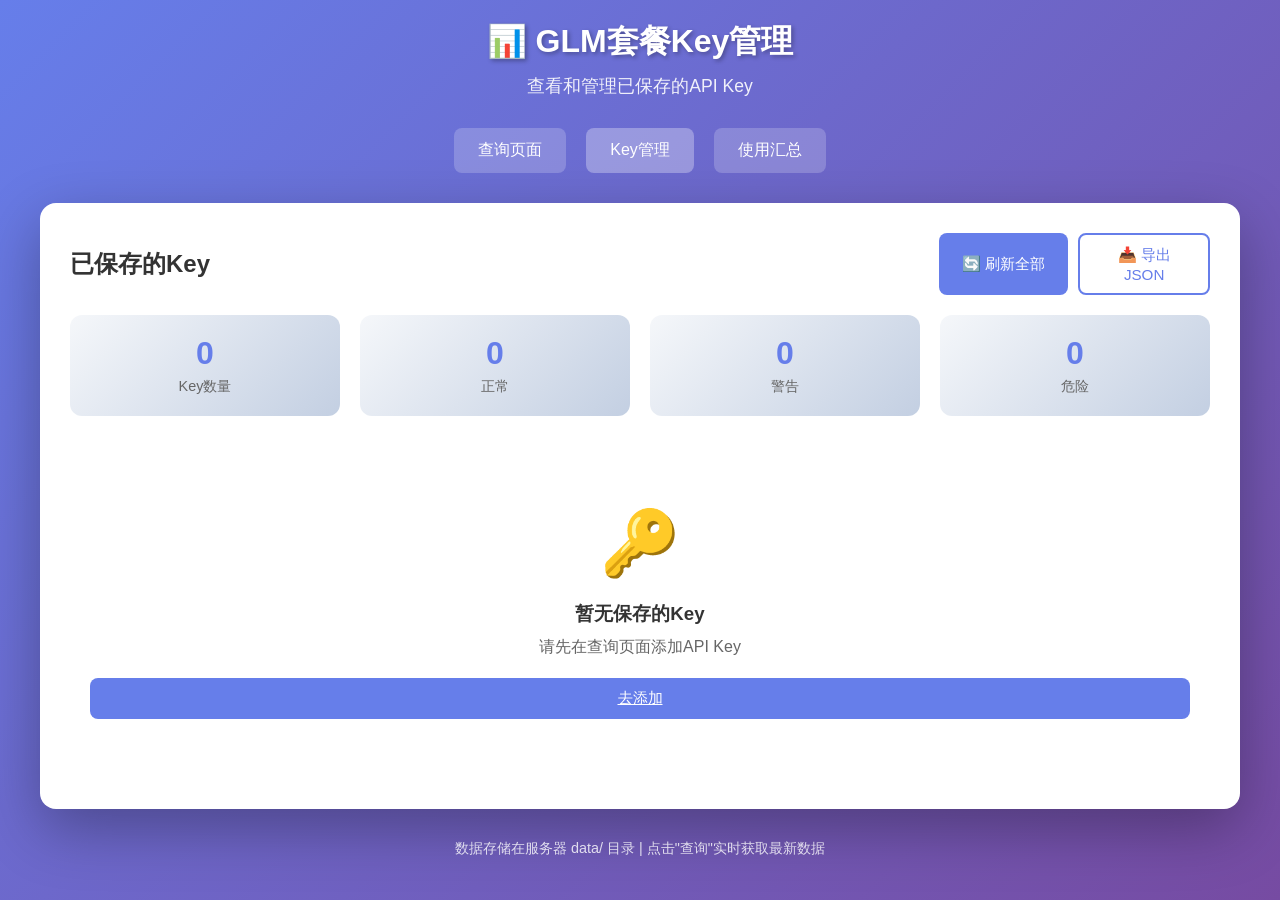
==== data.html @ eb21bef8 "提交代码" ====
<!DOCTYPE html>
<html lang="zh-CN">
<head>
    <meta charset="UTF-8">
    <meta name="viewport" content="width=device-width, initial-scale=1.0">
    <title>GLM套餐Key管理</title>
    <link rel="stylesheet" href="styles/common.css">
    <style>
        * {
            margin: 0;
            padding: 0;
            box-sizing: border-box;
        }

        body {
            font-family: -apple-system, BlinkMacSystemFont, 'Segoe UI', Roboto, 'Helvetica Neue', Arial, sans-serif;
            background: linear-gradient(135deg, #667eea 0%, #764ba2 100%);
            min-height: 100vh;
            padding: 20px;
        }

        .container {
            max-width: 1200px;
            margin: 0 auto;
        }

        .header {
            text-align: center;
            color: white;
            margin-bottom: 30px;
        }

        .header h1 {
            font-size: 2rem;
            margin-bottom: 10px;
        }

        .nav {
            display: flex;
            justify-content: center;
            gap: 20px;
            margin-bottom: 30px;
        }

        .nav a {
            color: white;
            text-decoration: none;
            padding: 12px 24px;
            background: rgba(255,255,255,0.2);
            border-radius: 8px;
            transition: all 0.3s ease;
        }

        .nav a:hover, .nav a.active {
            background: rgba(255,255,255,0.3);
        }

        .card {
            background: white;
            border-radius: 16px;
            padding: 30px;
            box-shadow: 0 20px 60px rgba(0,0,0,0.3);
            margin-bottom: 20px;
        }

        .toolbar {
            display: flex;
            justify-content: space-between;
            align-items: center;
            margin-bottom: 20px;
            flex-wrap: wrap;
            gap: 15px;
        }

        .toolbar h2 {
            color: #333;
            font-size: 1.5rem;
        }

        .toolbar-actions {
            display: flex;
            gap: 10px;
        }

        .btn {
            padding: 10px 20px;
            border: none;
            border-radius: 8px;
            font-size: 0.95rem;
            cursor: pointer;
            transition: all 0.2s ease;
            font-weight: 500;
        }

        .btn-primary {
            background: #667eea;
            color: white;
        }

        .btn-primary:hover {
            background: #5a6fd6;
        }

        .btn-success {
            background: #4CAF50;
            color: white;
        }

        .btn-success:hover {
            background: #43A047;
        }

        .btn-danger {
            background: #f44336;
            color: white;
        }

        .btn-danger:hover {
            background: #d32f2f;
        }

        .btn-outline {
            background: transparent;
            border: 2px solid #667eea;
            color: #667eea;
        }

        .btn-outline:hover {
            background: #667eea;
            color: white;
        }

        .btn-sm {
            padding: 6px 12px;
            font-size: 0.85rem;
        }

        .stats-grid {
            display: grid;
            grid-template-columns: repeat(auto-fit, minmax(200px, 1fr));
            gap: 20px;
            margin-bottom: 30px;
        }

        .stat-card {
            background: linear-gradient(135deg, #f5f7fa 0%, #c3cfe2 100%);
            border-radius: 12px;
            padding: 20px;
            text-align: center;
        }

        .stat-card .number {
            font-size: 2rem;
            font-weight: 700;
            color: #667eea;
            margin-bottom: 5px;
        }

        .stat-card .label {
            color: #666;
            font-size: 0.9rem;
        }

        .key-list {
            display: grid;
            gap: 15px;
        }

        .key-card {
            background: white;
            border: 2px solid #e0e0e0;
            border-radius: 12px;
            padding: 20px;
            transition: all 0.3s ease;
        }

        .key-card:hover {
            border-color: #667eea;
            box-shadow: 0 5px 20px rgba(102, 126, 234, 0.2);
        }

        .key-card-header {
            display: flex;
            justify-content: space-between;
            align-items: center;
            margin-bottom: 15px;
        }

        .key-name {
            font-size: 1.2rem;
            font-weight: 600;
            color: #333;
        }

        .key-value {
            font-family: monospace;
            font-size: 0.9rem;
            color: #666;
            background: #f8f9fa;
            padding: 4px 8px;
            border-radius: 4px;
        }

        .key-added-time {
            font-size: 0.85rem;
            color: #888;
        }

        .key-actions {
            display: flex;
            gap: 10px;
            margin-top: 15px;
        }

        .key-data {
            display: none;
            margin-top: 15px;
            padding-top: 15px;
            border-top: 1px solid #e0e0e0;
        }

        .key-data.active {
            display: block;
        }

        .quota-grid {
            display: grid;
            grid-template-columns: repeat(auto-fit, minmax(150px, 1fr));
            gap: 15px;
        }

        .quota-item {
            text-align: center;
            padding: 15px;
            background: #f8f9fa;
            border-radius: 8px;
        }

        .quota-item .value {
            font-size: 1.5rem;
            font-weight: 700;
            color: #667eea;
            margin-bottom: 5px;
        }

        .quota-item .label {
            font-size: 0.85rem;
            color: #666;
        }

        .progress-bar {
            height: 20px;
            background: #e0e0e0;
            border-radius: 10px;
            overflow: hidden;
            margin: 10px 0;
        }

        .progress-fill {
            height: 100%;
            border-radius: 10px;
            transition: width 0.5s ease;
        }

        .progress-fill.low {
            background: linear-gradient(90deg, #4CAF50, #66BB6A);
        }

        .progress-fill.medium {
            background: linear-gradient(90deg, #FF9800, #FFA726);
        }

        .progress-fill.high {
            background: linear-gradient(90deg, #f44336, #EF5350);
        }

        .loading-spinner {
            display: inline-block;
            width: 20px;
            height: 20px;
            border: 3px solid #e0e0e0;
            border-top: 3px solid #667eea;
            border-radius: 50%;
            animation: spin 1s linear infinite;
            margin-right: 10px;
        }

        @keyframes spin {
            0% { transform: rotate(0deg); }
            100% { transform: rotate(360deg); }
        }

        .empty-state {
            text-align: center;
            padding: 60px 20px;
            color: #666;
        }

        .empty-state .icon {
            font-size: 4rem;
            margin-bottom: 20px;
        }

        .empty-state h3 {
            margin-bottom: 10px;
            color: #333;
        }

        .footer {
            text-align: center;
            color: white;
            margin-top: 30px;
            opacity: 0.8;
        }

        .detail-modal {
            display: none;
            position: fixed;
            top: 0;
            left: 0;
            width: 100%;
            height: 100%;
            background: rgba(0,0,0,0.5);
            z-index: 1000;
            justify-content: center;
            align-items: center;
        }

        .detail-modal.active {
            display: flex;
        }

        .modal-content {
            background: white;
            border-radius: 16px;
            padding: 30px;
            max-width: 600px;
            width: 90%;
            max-height: 80vh;
            overflow-y: auto;
        }

        .modal-header {
            display: flex;
            justify-content: space-between;
            align-items: center;
            margin-bottom: 20px;
        }

        .modal-header h3 {
            color: #333;
        }

        .modal-close {
            background: none;
            border: none;
            font-size: 1.5rem;
            cursor: pointer;
            color: #666;
        }

        .detail-grid {
            display: grid;
            grid-template-columns: 1fr 1fr;
            gap: 15px;
        }

        .detail-item {
            padding: 15px;
            background: #f8f9fa;
            border-radius: 8px;
        }

        .detail-item .label {
            font-size: 0.85rem;
            color: #666;
            margin-bottom: 5px;
        }

        .detail-item .value {
            font-size: 1.1rem;
            font-weight: 600;
            color: #333;
        }

        .badge {
            padding: 4px 12px;
            border-radius: 20px;
            font-size: 0.8rem;
            font-weight: 600;
        }

        .badge-success {
            background: #e8f5e9;
            color: #2e7d32;
        }

        .badge-warning {
            background: #fff3e0;
            color: #ef6c00;
        }

        .badge-danger {
            background: #ffebee;
            color: #c62828;
        }

        .badge-info {
            background: #e3f2fd;
            color: #1565c0;
        }

        @media (max-width: 768px) {
            .toolbar {
                flex-direction: column;
                align-items: flex-start;
            }

            .detail-grid {
                grid-template-columns: 1fr;
            }

            .key-card-header {
                flex-direction: column;
                align-items: flex-start;
                gap: 10px;
            }
        }
    </style>
</head>
<body>
    <div class="container">
        <div class="header">
            <h1>📊 GLM套餐Key管理</h1>
            <p>查看和管理已保存的API Key</p>
        </div>

        <div class="nav">
            <a href="index.html">查询页面</a>
            <a href="data.html" class="active">Key管理</a>
            <a href="summary.html">使用汇总</a>
        </div>

        <div class="card">
            <div class="toolbar">
                <h2>已保存的Key</h2>
                <div class="toolbar-actions">
                    <button class="btn btn-primary" onclick="refreshAll()">🔄 刷新全部</button>
                    <button class="btn btn-outline" onclick="exportDataFile()">📥 导出JSON</button>
                </div>
            </div>

            <div class="stats-grid" id="statsGrid">
                <div class="stat-card">
                    <div class="number" id="totalKeys">0</div>
                    <div class="label">Key数量</div>
                </div>
                <div class="stat-card">
                    <div class="number" id="normalCount">0</div>
                    <div class="label">正常</div>
                </div>
                <div class="stat-card">
                    <div class="number" id="warningCount">0</div>
                    <div class="label">警告</div>
                </div>
                <div class="stat-card">
                    <div class="number" id="dangerCount">0</div>
                    <div class="label">危险</div>
                </div>
            </div>

            <div class="key-list" id="keyList">
                <div class="empty-state" id="emptyState" style="display: none;">
                    <div class="icon">🔑</div>
                    <h3>暂无保存的Key</h3>
                    <p>请先在查询页面添加API Key</p>
                    <a href="index.html" class="btn btn-primary" style="margin-top: 20px; display: inline-block;">去添加</a>
                </div>
            </div>
        </div>

        <div class="footer">
            <p>数据存储在服务器 data/ 目录 | 点击"查询"实时获取最新数据</p>
        </div>
    </div>

    <!-- 详情弹窗 -->
    <div class="detail-modal" id="detailModal">
        <div class="modal-content">
            <div class="modal-header">
                <h3>详细信息</h3>
                <button class="modal-close" onclick="closeModal()">&times;</button>
            </div>
            <div class="detail-grid" id="detailGrid">
            </div>
            <div style="margin-top: 20px; text-align: center;">
                <button class="btn btn-primary" onclick="closeModal()">关闭</button>
            </div>
        </div>
    </div>

    <script src="js/common.js"></script>
    <script>
        // Key的查询结果缓存
        let keyResults = {};

        // 页面加载
        window.onload = async function() {
            await loadKeys();
            renderKeyList();
        };

        // 渲染Key列表
        function renderKeyList() {
            const container = document.getElementById('keyList');
            const emptyState = document.getElementById('emptyState');

            if (storedKeys.length === 0) {
                container.innerHTML = '';
                container.appendChild(emptyState);
                emptyState.style.display = 'block';
                updateStats();
                return;
            }

            emptyState.style.display = 'none';

            let html = '';
            storedKeys.forEach((item, index) => {
                const maskedKey = item.key.substring(0, 8) + '****' + item.key.substring(item.key.length - 4);
                const addedTime = new Date(item.addedTime).toLocaleString('zh-CN');
                const result = keyResults[item.key];
                const hasResult = !!result;

                html += `
                    <div class="key-card" id="key-card-${index}">
                        <div class="key-card-header">
                            <div>
                                <div class="key-name">${item.name}</div>
                                <div class="key-value">${maskedKey}</div>
                            </div>
                            <div class="key-added-time">添加时间: ${addedTime}</div>
                        </div>
                        <div class="key-actions">
                            <button class="btn btn-primary btn-sm" onclick="queryKey(${index})" id="query-btn-${index}">
                                ${hasResult ? '🔄 重新查询' : '🔍 查询'}
                            </button>
                            <button class="btn btn-outline btn-sm" onclick="showDetail(${index})">
                                📋 详情
                            </button>
                            <button class="btn btn-danger btn-sm" onclick="deleteKey(${index})">
                                🗑️ 删除
                            </button>
                        </div>
                        <div class="key-data ${hasResult ? 'active' : ''}" id="key-data-${index}">
                            ${hasResult ? renderKeyData(result) : ''}
                        </div>
                    </div>
                `;
            });

            container.innerHTML = html;
            updateStats();
        }

        // 渲染Key数据
        function renderKeyData(result) {
            const usage = result.usage || 0;
            const formattedUsage = formatTokenCount(usage);
            const status = usage > 0 ? '正常' : '无数据';
            const statusClass = usage > 0 ? 'badge-success' : 'badge-warning';

            return `
                <div style="margin-bottom: 15px;">
                    <div style="display: flex; justify-content: space-between; margin-bottom: 5px;">
                        <span>本月使用量</span>
                        <span class="badge ${statusClass}">${status}</span>
                    </div>
                    <div style="font-size: 2rem; font-weight: 700; color: #667eea; margin-bottom: 5px;">${formattedUsage}</div>
                    <div style="font-size: 0.85rem; color: #666;">Token使用量（本月）</div>
                </div>
                <div style="margin-top: 10px; font-size: 0.8rem; color: #888;">
                    查询时间: ${new Date().toLocaleString('zh-CN')}
                </div>
            `;
        }

        // 查询单个Key
        async function queryKey(index) {
            const item = storedKeys[index];
            const btn = document.getElementById(`query-btn-${index}`);
            const dataDiv = document.getElementById(`key-data-${index}`);

            btn.innerHTML = '<span class="loading-spinner"></span> 查询中...';
            btn.disabled = true;

            try {
                const monthParam = new Date().toISOString().substring(0, 7);
                const response = await fetch(`${API_BASE}/api/usage?key=${encodeURIComponent(item.key)}&month=${monthParam}`);
                const data = await response.json();

                if (data.code === 200 && data.rows) {
                    const usage = extractKeyUsage(data.rows, item.key);
                    const result = { usage: usage };
                    keyResults[item.key] = result;
                    dataDiv.innerHTML = renderKeyData(result);
                    dataDiv.classList.add('active');
                    btn.innerHTML = '🔄 重新查询';
                    updateStats();
                } else {
                    alert(data.msg || '查询失败');
                    btn.innerHTML = '🔍 查询';
                }
            } catch (error) {
                alert('查询失败: ' + error.message);
                btn.innerHTML = '🔍 查询';
            } finally {
                btn.disabled = false;
            }
        }

        // 刷新全部Key
        async function refreshAll() {
            const btn = event.target;
            btn.disabled = true;
            btn.innerHTML = '<span class="loading-spinner"></span> 刷新中...';

            for (let i = 0; i < storedKeys.length; i++) {
                await queryKey(i);
            }

            btn.disabled = false;
            btn.innerHTML = '🔄 刷新全部';
        }

        // 显示详情
        async function showDetail(index) {
            const item = storedKeys[index];
            let result = keyResults[item.key];

            // 如果没有查询结果，先查询
            if (!result) {
                await queryKey(index);
                result = keyResults[item.key];
            }

            if (!result) {
                alert('查询失败，无法显示详情');
                return;
            }

            const maskedKey = item.key.substring(0, 8) + '****' + item.key.substring(item.key.length - 4);
            const usage = result.usage || 0;
            const formattedUsage = formatTokenCount(usage);

            const grid = document.getElementById('detailGrid');
            grid.innerHTML = `
                <div class="detail-item">
                    <div class="label">Key名称</div>
                    <div class="value">${item.name}</div>
                </div>
                <div class="detail-item">
                    <div class="label">API Key</div>
                    <div class="value">${maskedKey}</div>
                </div>
                <div class="detail-item">
                    <div class="label">添加时间</div>
                    <div class="value">${new Date(item.addedTime).toLocaleString('zh-CN')}</div>
                </div>
                <div class="detail-item">
                    <div class="label">本月使用量</div>
                    <div class="value">${formattedUsage}</div>
                </div>
                <div class="detail-item">
                    <div class="label">原始数值</div>
                    <div class="value">${usage.toLocaleString()} tokens</div>
                </div>
                <div class="detail-item">
                    <div class="label">状态</div>
                    <div class="value">${usage > 0 ? '正常' : '无数据'}</div>
                </div>
            `;

            document.getElementById('detailModal').classList.add('active');
        }

        // 关闭弹窗
        function closeModal() {
            document.getElementById('detailModal').classList.remove('active');
        }

        // 删除Key
        async function deleteKey(index) {
            const item = storedKeys[index];
            if (!confirm(`确定要删除Key "${item.name}" 吗？`)) return;

            try {
                const response = await fetch(`${API_BASE}/api/keys/delete`, {
                    method: 'POST',
                    headers: { 'Content-Type': 'application/json' },
                    body: JSON.stringify({ key: item.key })
                });

                const data = await response.json();
                if (data.code === 200) {
                    storedKeys = data.data;
                    delete keyResults[item.key];
                    renderKeyList();
                } else {
                    alert(data.msg || '删除失败');
                }
            } catch (error) {
                alert('删除失败: ' + error.message);
            }
        }

        // 更新统计
        function updateStats() {
            document.getElementById('totalKeys').textContent = storedKeys.length;

            let normal = 0, warning = 0, danger = 0;
            Object.values(keyResults).forEach(result => {
                const usage = result.usage || 0;
                if (usage > 0) normal++;
                else warning++;
            });

            document.getElementById('normalCount').textContent = normal;
            document.getElementById('warningCount').textContent = warning;
            document.getElementById('dangerCount').textContent = danger;
        }

        // 导出数据
        function exportDataFile() {
            const exportObj = {
                keys: storedKeys,
                results: keyResults,
                exportTime: new Date().toISOString()
            };
            exportData(`glm-keys-${new Date().toISOString().split('T')[0]}.json`, exportObj);
        }

        // 点击弹窗外部关闭
        document.getElementById('detailModal').addEventListener('click', function(e) {
            if (e.target === this) {
                closeModal();
            }
        });
    </script>
</body>
</html>
---- styles/common.css ----
* {
    margin: 0;
    padding: 0;
    box-sizing: border-box;
}

body {
    font-family: -apple-system, BlinkMacSystemFont, 'Segoe UI', Roboto, 'Helvetica Neue', Arial, sans-serif;
    background: linear-gradient(135deg, #667eea 0%, #764ba2 100%);
    min-height: 100vh;
    padding: 20px;
}

.container {
    max-width: 800px;
    margin: 0 auto;
}

.container-wide {
    max-width: 1200px;
    margin: 0 auto;
}

.header {
    text-align: center;
    color: white;
    margin-bottom: 30px;
}

.header h1 {
    font-size: 2.5rem;
    margin-bottom: 10px;
    text-shadow: 2px 2px 4px rgba(0,0,0,0.3);
}

.header p {
    font-size: 1.1rem;
    opacity: 0.9;
}

.nav {
    display: flex;
    justify-content: center;
    gap: 20px;
    margin-bottom: 20px;
}

.nav a {
    color: white;
    text-decoration: none;
    padding: 10px 20px;
    background: rgba(255,255,255,0.2);
    border-radius: 8px;
    transition: all 0.3s ease;
}

.nav a:hover, .nav a.active {
    background: rgba(255,255,255,0.3);
}

.card {
    background: white;
    border-radius: 16px;
    padding: 30px;
    box-shadow: 0 20px 60px rgba(0,0,0,0.3);
    margin-bottom: 20px;
}

.input-group {
    margin-bottom: 20px;
}

.input-group label {
    display: block;
    font-weight: 600;
    color: #333;
    margin-bottom: 8px;
    font-size: 0.95rem;
}

.input-group input {
    width: 100%;
    padding: 14px 16px;
    border: 2px solid #e0e0e0;
    border-radius: 10px;
    font-size: 1rem;
    transition: all 0.3s ease;
    outline: none;
}

.input-group input:focus {
    border-color: #667eea;
    box-shadow: 0 0 0 3px rgba(102, 126, 234, 0.2);
}

.btn {
    width: 100%;
    padding: 16px;
    background: linear-gradient(135deg, #667eea 0%, #764ba2 100%);
    color: white;
    border: none;
    border-radius: 10px;
    font-size: 1.1rem;
    font-weight: 600;
    cursor: pointer;
    transition: all 0.3s ease;
}

.btn:hover {
    transform: translateY(-2px);
    box-shadow: 0 10px 30px rgba(102, 126, 234, 0.4);
}

.btn:active {
    transform: translateY(0);
}

.btn:disabled {
    opacity: 0.6;
    cursor: not-allowed;
    transform: none;
}

.btn-secondary {
    width: 100%;
    padding: 12px;
    background: #4CAF50;
    color: white;
    border: none;
    border-radius: 10px;
    font-size: 1rem;
    font-weight: 600;
    cursor: pointer;
    transition: all 0.3s ease;
    margin-top: 10px;
}

.btn-secondary:hover {
    background: #43A047;
}

.btn-small {
    padding: 6px 12px;
    font-size: 0.85rem;
    width: auto;
}

.btn-primary {
    background: #667eea;
    color: white;
}

.btn-primary:hover {
    background: #5a6fd6;
}

.btn-success {
    background: #4CAF50;
    color: white;
}

.btn-success:hover {
    background: #43A047;
}

.btn-danger {
    background: #f44336;
    color: white;
}

.btn-danger:hover {
    background: #d32f2f;
}

.btn-outline {
    background: transparent;
    border: 2px solid #667eea;
    color: #667eea;
}

.btn-outline:hover {
    background: #667eea;
    color: white;
}

.progress-container {
    margin-bottom: 15px;
}

.progress-bar {
    height: 24px;
    background: #e0e0e0;
    border-radius: 12px;
    overflow: hidden;
    position: relative;
}

.progress-fill {
    height: 100%;
    border-radius: 12px;
    transition: width 1s ease;
    position: relative;
}

.progress-fill.low {
    background: linear-gradient(90deg, #4CAF50, #66BB6A);
}

.progress-fill.medium {
    background: linear-gradient(90deg, #FF9800, #FFA726);
}

.progress-fill.high {
    background: linear-gradient(90deg, #f44336, #EF5350);
}

.progress-text {
    position: absolute;
    right: 10px;
    top: 50%;
    transform: translateY(-50%);
    color: white;
    font-weight: 600;
    font-size: 0.85rem;
    text-shadow: 1px 1px 2px rgba(0,0,0,0.3);
}

.loading {
    display: none;
    text-align: center;
    padding: 30px;
}

.loading.active {
    display: block;
}

.spinner {
    width: 50px;
    height: 50px;
    border: 4px solid #e0e0e0;
    border-top: 4px solid #667eea;
    border-radius: 50%;
    animation: spin 1s linear infinite;
    margin: 0 auto 15px;
}

@keyframes spin {
    0% { transform: rotate(0deg); }
    100% { transform: rotate(360deg); }
}

.loading-spinner {
    display: inline-block;
    width: 20px;
    height: 20px;
    border: 3px solid #e0e0e0;
    border-top: 3px solid #667eea;
    border-radius: 50%;
    animation: spin 1s linear infinite;
    margin-right: 10px;
}

.warning {
    background: #fff3cd;
    border: 1px solid #ffc107;
    color: #856404;
    padding: 15px;
    border-radius: 10px;
    margin-top: 15px;
    display: none;
}

.warning.active {
    display: flex;
    align-items: center;
    gap: 10px;
}

.error {
    background: #f8d7da;
    border: 1px solid #f5c6cb;
    color: #721c24;
    padding: 15px;
    border-radius: 10px;
    margin-top: 15px;
    display: none;
}

.error.active {
    display: flex;
    align-items: center;
    gap: 10px;
}

.footer {
    text-align: center;
    color: white;
    margin-top: 30px;
    opacity: 0.8;
    font-size: 0.9rem;
}

.badge {
    padding: 4px 12px;
    border-radius: 20px;
    font-size: 0.8rem;
    font-weight: 600;
}

.badge-success {
    background: #e8f5e9;
    color: #2e7d32;
}

.badge-warning {
    background: #fff3e0;
    color: #ef6c00;
}

.badge-danger {
    background: #ffebee;
    color: #c62828;
}

.badge-info {
    background: #e3f2fd;
    color: #1565c0;
}

@media (max-width: 600px) {
    .header h1 {
        font-size: 1.8rem;
    }

    .card {
        padding: 20px;
    }
}
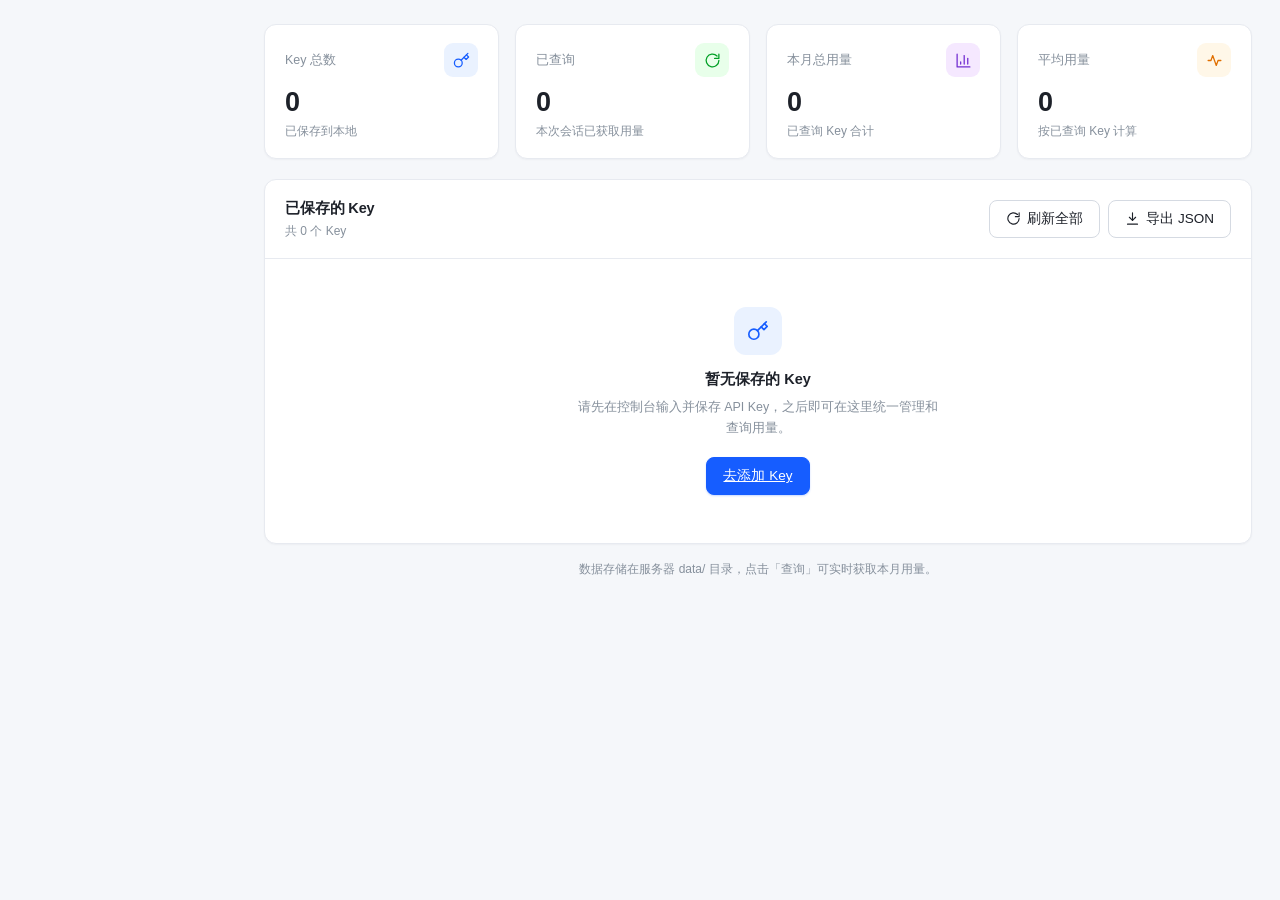
==== commit fbf05c3b: "更新" ====
--- a/data.html
+++ b/data.html
@@ -3,696 +3,331 @@
 <head>
     <meta charset="UTF-8">
     <meta name="viewport" content="width=device-width, initial-scale=1.0">
-    <title>GLM套餐Key管理</title>
+    <title>Key 管理 · GLM Console</title>
     <link rel="stylesheet" href="styles/common.css">
-    <style>
-        * {
-            margin: 0;
-            padding: 0;
-            box-sizing: border-box;
-        }
-
-        body {
-            font-family: -apple-system, BlinkMacSystemFont, 'Segoe UI', Roboto, 'Helvetica Neue', Arial, sans-serif;
-            background: linear-gradient(135deg, #667eea 0%, #764ba2 100%);
-            min-height: 100vh;
-            padding: 20px;
-        }
-
-        .container {
-            max-width: 1200px;
-            margin: 0 auto;
-        }
-
-        .header {
-            text-align: center;
-            color: white;
-            margin-bottom: 30px;
-        }
-
-        .header h1 {
-            font-size: 2rem;
-            margin-bottom: 10px;
-        }
-
-        .nav {
-            display: flex;
-            justify-content: center;
-            gap: 20px;
-            margin-bottom: 30px;
-        }
-
-        .nav a {
-            color: white;
-            text-decoration: none;
-            padding: 12px 24px;
-            background: rgba(255,255,255,0.2);
-            border-radius: 8px;
-            transition: all 0.3s ease;
-        }
-
-        .nav a:hover, .nav a.active {
-            background: rgba(255,255,255,0.3);
-        }
-
-        .card {
-            background: white;
-            border-radius: 16px;
-            padding: 30px;
-            box-shadow: 0 20px 60px rgba(0,0,0,0.3);
-            margin-bottom: 20px;
-        }
-
-        .toolbar {
-            display: flex;
-            justify-content: space-between;
-            align-items: center;
-            margin-bottom: 20px;
-            flex-wrap: wrap;
-            gap: 15px;
-        }
-
-        .toolbar h2 {
-            color: #333;
-            font-size: 1.5rem;
-        }
-
-        .toolbar-actions {
-            display: flex;
-            gap: 10px;
-        }
-
-        .btn {
-            padding: 10px 20px;
-            border: none;
-            border-radius: 8px;
-            font-size: 0.95rem;
-            cursor: pointer;
-            transition: all 0.2s ease;
-            font-weight: 500;
-        }
-
-        .btn-primary {
-            background: #667eea;
-            color: white;
-        }
-
-        .btn-primary:hover {
-            background: #5a6fd6;
-        }
-
-        .btn-success {
-            background: #4CAF50;
-            color: white;
-        }
-
-        .btn-success:hover {
-            background: #43A047;
-        }
-
-        .btn-danger {
-            background: #f44336;
-            color: white;
-        }
-
-        .btn-danger:hover {
-            background: #d32f2f;
-        }
-
-        .btn-outline {
-            background: transparent;
-            border: 2px solid #667eea;
-            color: #667eea;
-        }
-
-        .btn-outline:hover {
-            background: #667eea;
-            color: white;
-        }
-
-        .btn-sm {
-            padding: 6px 12px;
-            font-size: 0.85rem;
-        }
-
-        .stats-grid {
-            display: grid;
-            grid-template-columns: repeat(auto-fit, minmax(200px, 1fr));
-            gap: 20px;
-            margin-bottom: 30px;
-        }
-
-        .stat-card {
-            background: linear-gradient(135deg, #f5f7fa 0%, #c3cfe2 100%);
-            border-radius: 12px;
-            padding: 20px;
-            text-align: center;
-        }
-
-        .stat-card .number {
-            font-size: 2rem;
-            font-weight: 700;
-            color: #667eea;
-            margin-bottom: 5px;
-        }
-
-        .stat-card .label {
-            color: #666;
-            font-size: 0.9rem;
-        }
-
-        .key-list {
-            display: grid;
-            gap: 15px;
-        }
-
-        .key-card {
-            background: white;
-            border: 2px solid #e0e0e0;
-            border-radius: 12px;
-            padding: 20px;
-            transition: all 0.3s ease;
-        }
-
-        .key-card:hover {
-            border-color: #667eea;
-            box-shadow: 0 5px 20px rgba(102, 126, 234, 0.2);
-        }
-
-        .key-card-header {
-            display: flex;
-            justify-content: space-between;
-            align-items: center;
-            margin-bottom: 15px;
-        }
-
-        .key-name {
-            font-size: 1.2rem;
-            font-weight: 600;
-            color: #333;
-        }
-
-        .key-value {
-            font-family: monospace;
-            font-size: 0.9rem;
-            color: #666;
-            background: #f8f9fa;
-            padding: 4px 8px;
-            border-radius: 4px;
-        }
-
-        .key-added-time {
-            font-size: 0.85rem;
-            color: #888;
-        }
-
-        .key-actions {
-            display: flex;
-            gap: 10px;
-            margin-top: 15px;
-        }
-
-        .key-data {
-            display: none;
-            margin-top: 15px;
-            padding-top: 15px;
-            border-top: 1px solid #e0e0e0;
-        }
-
-        .key-data.active {
-            display: block;
-        }
-
-        .quota-grid {
-            display: grid;
-            grid-template-columns: repeat(auto-fit, minmax(150px, 1fr));
-            gap: 15px;
-        }
-
-        .quota-item {
-            text-align: center;
-            padding: 15px;
-            background: #f8f9fa;
-            border-radius: 8px;
-        }
-
-        .quota-item .value {
-            font-size: 1.5rem;
-            font-weight: 700;
-            color: #667eea;
-            margin-bottom: 5px;
-        }
-
-        .quota-item .label {
-            font-size: 0.85rem;
-            color: #666;
-        }
-
-        .progress-bar {
-            height: 20px;
-            background: #e0e0e0;
-            border-radius: 10px;
-            overflow: hidden;
-            margin: 10px 0;
-        }
-
-        .progress-fill {
-            height: 100%;
-            border-radius: 10px;
-            transition: width 0.5s ease;
-        }
-
-        .progress-fill.low {
-            background: linear-gradient(90deg, #4CAF50, #66BB6A);
-        }
-
-        .progress-fill.medium {
-            background: linear-gradient(90deg, #FF9800, #FFA726);
-        }
-
-        .progress-fill.high {
-            background: linear-gradient(90deg, #f44336, #EF5350);
-        }
-
-        .loading-spinner {
-            display: inline-block;
-            width: 20px;
-            height: 20px;
-            border: 3px solid #e0e0e0;
-            border-top: 3px solid #667eea;
-            border-radius: 50%;
-            animation: spin 1s linear infinite;
-            margin-right: 10px;
-        }
-
-        @keyframes spin {
-            0% { transform: rotate(0deg); }
-            100% { transform: rotate(360deg); }
-        }
-
-        .empty-state {
-            text-align: center;
-            padding: 60px 20px;
-            color: #666;
-        }
-
-        .empty-state .icon {
-            font-size: 4rem;
-            margin-bottom: 20px;
-        }
-
-        .empty-state h3 {
-            margin-bottom: 10px;
-            color: #333;
-        }
-
-        .footer {
-            text-align: center;
-            color: white;
-            margin-top: 30px;
-            opacity: 0.8;
-        }
-
-        .detail-modal {
-            display: none;
-            position: fixed;
-            top: 0;
-            left: 0;
-            width: 100%;
-            height: 100%;
-            background: rgba(0,0,0,0.5);
-            z-index: 1000;
-            justify-content: center;
-            align-items: center;
-        }
-
-        .detail-modal.active {
-            display: flex;
-        }
-
-        .modal-content {
-            background: white;
-            border-radius: 16px;
-            padding: 30px;
-            max-width: 600px;
-            width: 90%;
-            max-height: 80vh;
-            overflow-y: auto;
-        }
-
-        .modal-header {
-            display: flex;
-            justify-content: space-between;
-            align-items: center;
-            margin-bottom: 20px;
-        }
-
-        .modal-header h3 {
-            color: #333;
-        }
-
-        .modal-close {
-            background: none;
-            border: none;
-            font-size: 1.5rem;
-            cursor: pointer;
-            color: #666;
-        }
-
-        .detail-grid {
-            display: grid;
-            grid-template-columns: 1fr 1fr;
-            gap: 15px;
-        }
-
-        .detail-item {
-            padding: 15px;
-            background: #f8f9fa;
-            border-radius: 8px;
-        }
-
-        .detail-item .label {
-            font-size: 0.85rem;
-            color: #666;
-            margin-bottom: 5px;
-        }
-
-        .detail-item .value {
-            font-size: 1.1rem;
-            font-weight: 600;
-            color: #333;
-        }
-
-        .badge {
-            padding: 4px 12px;
-            border-radius: 20px;
-            font-size: 0.8rem;
-            font-weight: 600;
-        }
-
-        .badge-success {
-            background: #e8f5e9;
-            color: #2e7d32;
-        }
-
-        .badge-warning {
-            background: #fff3e0;
-            color: #ef6c00;
-        }
-
-        .badge-danger {
-            background: #ffebee;
-            color: #c62828;
-        }
-
-        .badge-info {
-            background: #e3f2fd;
-            color: #1565c0;
-        }
-
-        @media (max-width: 768px) {
-            .toolbar {
-                flex-direction: column;
-                align-items: flex-start;
-            }
-
-            .detail-grid {
-                grid-template-columns: 1fr;
-            }
-
-            .key-card-header {
-                flex-direction: column;
-                align-items: flex-start;
-                gap: 10px;
-            }
-        }
-    </style>
 </head>
-<body>
-    <div class="container">
-        <div class="header">
-            <h1>📊 GLM套餐Key管理</h1>
-            <p>查看和管理已保存的API Key</p>
+<body data-page="keys">
+    <main class="main">
+        <div class="content">
+            <section class="stats-grid" aria-label="Key 概览">
+                <div class="stat-card">
+                    <div class="stat-head">
+                        <span class="stat-label">Key 总数</span>
+                        <span class="stat-icon tint-blue">
+                            <svg viewBox="0 0 24 24" fill="none" stroke="currentColor" stroke-width="1.8" stroke-linecap="round" stroke-linejoin="round" aria-hidden="true"><circle cx="7.5" cy="15.5" r="5.5"/><path d="m21 2-9.6 9.6"/><path d="m15.5 7.5 3 3L22 7l-3-3"/></svg>
+                        </span>
+                    </div>
+                    <div class="stat-value" id="totalKeys">0</div>
+                    <div class="stat-sub">已保存到本地</div>
+                </div>
+                <div class="stat-card">
+                    <div class="stat-head">
+                        <span class="stat-label">已查询</span>
+                        <span class="stat-icon tint-green">
+                            <svg viewBox="0 0 24 24" fill="none" stroke="currentColor" stroke-width="1.8" stroke-linecap="round" stroke-linejoin="round" aria-hidden="true"><path d="M21 12a9 9 0 1 1-2.6-6.4"/><path d="M21 3v6h-6"/></svg>
+                        </span>
+                    </div>
+                    <div class="stat-value" id="queriedCount">0</div>
+                    <div class="stat-sub">本次会话已获取用量</div>
+                </div>
+                <div class="stat-card">
+                    <div class="stat-head">
+                        <span class="stat-label">本月总用量</span>
+                        <span class="stat-icon tint-violet">
+                            <svg viewBox="0 0 24 24" fill="none" stroke="currentColor" stroke-width="1.8" stroke-linecap="round" stroke-linejoin="round" aria-hidden="true"><path d="M3 3v18h18"/><path d="M18 17V9"/><path d="M13 17V5"/><path d="M8 17v-3"/></svg>
+                        </span>
+                    </div>
+                    <div class="stat-value" id="totalUsage">0</div>
+                    <div class="stat-sub">已查询 Key 合计</div>
+                </div>
+                <div class="stat-card">
+                    <div class="stat-head">
+                        <span class="stat-label">平均用量</span>
+                        <span class="stat-icon tint-amber">
+                            <svg viewBox="0 0 24 24" fill="none" stroke="currentColor" stroke-width="1.8" stroke-linecap="round" stroke-linejoin="round" aria-hidden="true"><path d="M3 12h4l2.5-7 5 14 2.5-7h4"/></svg>
+                        </span>
+                    </div>
+                    <div class="stat-value" id="avgUsage">0</div>
+                    <div class="stat-sub">按已查询 Key 计算</div>
+                </div>
+            </section>
+
+            <section class="card">
+                <div class="card-header toolbar">
+                    <div class="card-title-group">
+                        <h2 class="card-title">已保存的 Key</h2>
+                        <p class="card-subtitle" id="keyCountHint">共 0 个 Key</p>
+                    </div>
+                    <div class="toolbar-actions">
+                        <button class="btn btn-secondary" id="refreshAllBtn" type="button" onclick="refreshAll(this)">
+                            <svg viewBox="0 0 24 24" fill="none" stroke="currentColor" stroke-width="1.8" stroke-linecap="round" stroke-linejoin="round" aria-hidden="true"><path d="M21 12a9 9 0 1 1-2.6-6.4"/><path d="M21 3v6h-6"/></svg>
+                            刷新全部
+                        </button>
+                        <button class="btn btn-secondary" type="button" onclick="exportDataFile()">
+                            <svg viewBox="0 0 24 24" fill="none" stroke="currentColor" stroke-width="1.8" stroke-linecap="round" stroke-linejoin="round" aria-hidden="true"><path d="M12 3v12"/><path d="m7 10 5 5 5-5"/><path d="M4 21h16"/></svg>
+                            导出 JSON
+                        </button>
+                    </div>
+                </div>
+
+                <div class="table-wrap" id="tableWrap">
+                    <table class="table" id="keyTable">
+                        <thead>
+                            <tr>
+                                <th>Key 名称</th>
+                                <th>API Key</th>
+                                <th>添加时间</th>
+                                <th>本月用量</th>
+                                <th>状态</th>
+                                <th>操作</th>
+                            </tr>
+                        </thead>
+                        <tbody id="keyTableBody"></tbody>
+                    </table>
+                </div>
+
+                <div class="empty-state key-empty" id="emptyState" hidden>
+                    <div class="empty-icon">
+                        <svg viewBox="0 0 24 24" fill="none" stroke="currentColor" stroke-width="1.8" stroke-linecap="round" stroke-linejoin="round" aria-hidden="true"><circle cx="7.5" cy="15.5" r="5.5"/><path d="m21 2-9.6 9.6"/><path d="m15.5 7.5 3 3L22 7l-3-3"/></svg>
+                    </div>
+                    <h3>暂无保存的 Key</h3>
+                    <p>请先在控制台输入并保存 API Key，之后即可在这里统一管理和查询用量。</p>
+                    <a class="btn btn-primary" href="index.html">去添加 Key</a>
+                </div>
+            </section>
+
+            <p class="page-footnote">数据存储在服务器 data/ 目录，点击「查询」可实时获取本月用量。</p>
         </div>
-
-        <div class="nav">
-            <a href="index.html">查询页面</a>
-            <a href="data.html" class="active">Key管理</a>
-            <a href="summary.html">使用汇总</a>
-        </div>
-
-        <div class="card">
-            <div class="toolbar">
-                <h2>已保存的Key</h2>
-                <div class="toolbar-actions">
-                    <button class="btn btn-primary" onclick="refreshAll()">🔄 刷新全部</button>
-                    <button class="btn btn-outline" onclick="exportDataFile()">📥 导出JSON</button>
-                </div>
+    </main>
+
+    <div class="modal" id="detailModal" role="dialog" aria-modal="true" aria-labelledby="detailModalTitle">
+        <div class="modal-dialog">
+            <div class="modal-header">
+                <h3 class="modal-title" id="detailModalTitle">Key 详情</h3>
+                <button class="modal-close" type="button" onclick="closeModal()" aria-label="关闭">&times;</button>
             </div>
-
-            <div class="stats-grid" id="statsGrid">
-                <div class="stat-card">
-                    <div class="number" id="totalKeys">0</div>
-                    <div class="label">Key数量</div>
-                </div>
-                <div class="stat-card">
-                    <div class="number" id="normalCount">0</div>
-                    <div class="label">正常</div>
-                </div>
-                <div class="stat-card">
-                    <div class="number" id="warningCount">0</div>
-                    <div class="label">警告</div>
-                </div>
-                <div class="stat-card">
-                    <div class="number" id="dangerCount">0</div>
-                    <div class="label">危险</div>
-                </div>
+            <div class="modal-body">
+                <div class="detail-grid" id="detailGrid"></div>
             </div>
-
-            <div class="key-list" id="keyList">
-                <div class="empty-state" id="emptyState" style="display: none;">
-                    <div class="icon">🔑</div>
-                    <h3>暂无保存的Key</h3>
-                    <p>请先在查询页面添加API Key</p>
-                    <a href="index.html" class="btn btn-primary" style="margin-top: 20px; display: inline-block;">去添加</a>
-                </div>
-            </div>
-        </div>
-
-        <div class="footer">
-            <p>数据存储在服务器 data/ 目录 | 点击"查询"实时获取最新数据</p>
-        </div>
-    </div>
-
-    <!-- 详情弹窗 -->
-    <div class="detail-modal" id="detailModal">
-        <div class="modal-content">
-            <div class="modal-header">
-                <h3>详细信息</h3>
-                <button class="modal-close" onclick="closeModal()">&times;</button>
-            </div>
-            <div class="detail-grid" id="detailGrid">
-            </div>
-            <div style="margin-top: 20px; text-align: center;">
-                <button class="btn btn-primary" onclick="closeModal()">关闭</button>
+            <div class="modal-footer">
+                <button class="btn btn-secondary" type="button" onclick="closeModal()">关闭</button>
             </div>
         </div>
     </div>
 
+    <script src="js/layout.js"></script>
     <script src="js/common.js"></script>
     <script>
-        // Key的查询结果缓存
         let keyResults = {};
 
-        // 页面加载
-        window.onload = async function() {
+        const $ = id => document.getElementById(id);
+
+        window.addEventListener('load', async function () {
             await loadKeys();
             renderKeyList();
-        };
-
-        // 渲染Key列表
+        });
+
+        function nameInitial(name) {
+            const value = String(name || 'K').trim();
+            return Array.from(value)[0] || 'K';
+        }
+
+        function formatDateTime(iso) {
+            if (!iso) return '-';
+            const date = new Date(iso);
+            if (Number.isNaN(date.getTime())) return '-';
+            return date.toLocaleString('zh-CN', {
+                year: 'numeric',
+                month: '2-digit',
+                day: '2-digit',
+                hour: '2-digit',
+                minute: '2-digit',
+                hour12: false
+            });
+        }
+
+        function resultStatus(result) {
+            if (!result) return { className: 'badge-neutral', text: '未查询' };
+            if ((result.usage || 0) > 0) return { className: 'badge-success', text: '有使用' };
+            return { className: 'badge-warning', text: '无用量' };
+        }
+
         function renderKeyList() {
-            const container = document.getElementById('keyList');
-            const emptyState = document.getElementById('emptyState');
+            const tbody = $('keyTableBody');
+            const tableWrap = $('tableWrap');
+            const emptyState = $('emptyState');
+
+            $('keyCountHint').textContent = `共 ${storedKeys.length} 个 Key`;
 
             if (storedKeys.length === 0) {
-                container.innerHTML = '';
-                container.appendChild(emptyState);
-                emptyState.style.display = 'block';
+                tbody.innerHTML = '';
+                tableWrap.hidden = true;
+                emptyState.hidden = false;
                 updateStats();
                 return;
             }
 
-            emptyState.style.display = 'none';
-
-            let html = '';
-            storedKeys.forEach((item, index) => {
-                const maskedKey = item.key.substring(0, 8) + '****' + item.key.substring(item.key.length - 4);
-                const addedTime = new Date(item.addedTime).toLocaleString('zh-CN');
+            tableWrap.hidden = false;
+            emptyState.hidden = true;
+
+            tbody.innerHTML = storedKeys.map((item, index) => {
                 const result = keyResults[item.key];
-                const hasResult = !!result;
-
-                html += `
-                    <div class="key-card" id="key-card-${index}">
-                        <div class="key-card-header">
-                            <div>
-                                <div class="key-name">${item.name}</div>
-                                <div class="key-value">${maskedKey}</div>
+                const status = resultStatus(result);
+                const usageText = result ? formatTokenCount(result.usage || 0) : '--';
+                return `
+                    <tr>
+                        <td>
+                            <div class="name-cell">
+                                <span class="avatar">${escapeHtml(nameInitial(item.name))}</span>
+                                <span class="strong name-text">${escapeHtml(item.name || '未命名 Key')}</span>
                             </div>
-                            <div class="key-added-time">添加时间: ${addedTime}</div>
-                        </div>
-                        <div class="key-actions">
-                            <button class="btn btn-primary btn-sm" onclick="queryKey(${index})" id="query-btn-${index}">
-                                ${hasResult ? '🔄 重新查询' : '🔍 查询'}
-                            </button>
-                            <button class="btn btn-outline btn-sm" onclick="showDetail(${index})">
-                                📋 详情
-                            </button>
-                            <button class="btn btn-danger btn-sm" onclick="deleteKey(${index})">
-                                🗑️ 删除
-                            </button>
-                        </div>
-                        <div class="key-data ${hasResult ? 'active' : ''}" id="key-data-${index}">
-                            ${hasResult ? renderKeyData(result) : ''}
-                        </div>
-                    </div>
+                        </td>
+                        <td><span class="mono muted">${escapeHtml(maskKey(item.key))}</span></td>
+                        <td class="muted">${escapeHtml(formatDateTime(item.addedTime))}</td>
+                        <td><span class="usage-value">${usageText}</span></td>
+                        <td><span class="badge ${status.className}">${status.text}</span></td>
+                        <td>
+                            <div class="actions-cell">
+                                <button class="btn btn-sm btn-secondary" type="button" onclick="queryKey(${index}, this)">查询</button>
+                                <button class="btn btn-sm btn-ghost" type="button" onclick="showDetail(${index})">详情</button>
+                                <button class="btn btn-sm btn-ghost-danger" type="button" onclick="deleteKey(${index})">删除</button>
+                            </div>
+                        </td>
+                    </tr>
                 `;
-            });
-
-            container.innerHTML = html;
+            }).join('');
+        }
+
+        async function fetchKeyUsage(item) {
+            const monthParam = new Date().toISOString().substring(0, 7);
+            const response = await fetch(`${API_BASE}/api/usage?key=${encodeURIComponent(item.key)}&month=${monthParam}`);
+            const data = await response.json();
+            if (data.code !== 200 || !data.rows) {
+                throw new Error(data.msg || '查询失败');
+            }
+            return extractKeyUsage(data.rows, item.key);
+        }
+
+        async function queryKey(index, btn) {
+            const item = storedKeys[index];
+            if (!item) return;
+
+            const original = btn ? btn.innerHTML : '';
+            if (btn) {
+                btn.disabled = true;
+                btn.innerHTML = '<span class="spinner-sm"></span>查询中';
+            }
+
+            try {
+                const usage = await fetchKeyUsage(item);
+                keyResults[item.key] = { usage: usage, time: new Date().toISOString() };
+                renderKeyList();
+                updateStats();
+                showToast(`「${item.name || '未命名 Key'}」本月用量已更新`, 'success');
+            } catch (error) {
+                if (btn) {
+                    btn.disabled = false;
+                    btn.innerHTML = original;
+                }
+                showToast(error.message || '查询失败', 'error');
+            }
+        }
+
+        async function refreshAll(btn) {
+            if (storedKeys.length === 0) {
+                showToast('暂无保存的 Key', 'info');
+                return;
+            }
+
+            const original = btn.innerHTML;
+            btn.disabled = true;
+            btn.innerHTML = '<span class="spinner-sm"></span>刷新中';
+
+            let success = 0;
+            let failed = 0;
+
+            for (const item of storedKeys) {
+                try {
+                    const usage = await fetchKeyUsage(item);
+                    keyResults[item.key] = { usage: usage, time: new Date().toISOString() };
+                    success++;
+                } catch (error) {
+                    failed++;
+                }
+            }
+
+            renderKeyList();
             updateStats();
-        }
-
-        // 渲染Key数据
-        function renderKeyData(result) {
-            const usage = result.usage || 0;
-            const formattedUsage = formatTokenCount(usage);
-            const status = usage > 0 ? '正常' : '无数据';
-            const statusClass = usage > 0 ? 'badge-success' : 'badge-warning';
-
-            return `
-                <div style="margin-bottom: 15px;">
-                    <div style="display: flex; justify-content: space-between; margin-bottom: 5px;">
-                        <span>本月使用量</span>
-                        <span class="badge ${statusClass}">${status}</span>
-                    </div>
-                    <div style="font-size: 2rem; font-weight: 700; color: #667eea; margin-bottom: 5px;">${formattedUsage}</div>
-                    <div style="font-size: 0.85rem; color: #666;">Token使用量（本月）</div>
-                </div>
-                <div style="margin-top: 10px; font-size: 0.8rem; color: #888;">
-                    查询时间: ${new Date().toLocaleString('zh-CN')}
-                </div>
-            `;
-        }
-
-        // 查询单个Key
-        async function queryKey(index) {
-            const item = storedKeys[index];
-            const btn = document.getElementById(`query-btn-${index}`);
-            const dataDiv = document.getElementById(`key-data-${index}`);
-
-            btn.innerHTML = '<span class="loading-spinner"></span> 查询中...';
-            btn.disabled = true;
-
-            try {
-                const monthParam = new Date().toISOString().substring(0, 7);
-                const response = await fetch(`${API_BASE}/api/usage?key=${encodeURIComponent(item.key)}&month=${monthParam}`);
-                const data = await response.json();
-
-                if (data.code === 200 && data.rows) {
-                    const usage = extractKeyUsage(data.rows, item.key);
-                    const result = { usage: usage };
-                    keyResults[item.key] = result;
-                    dataDiv.innerHTML = renderKeyData(result);
-                    dataDiv.classList.add('active');
-                    btn.innerHTML = '🔄 重新查询';
-                    updateStats();
-                } else {
-                    alert(data.msg || '查询失败');
-                    btn.innerHTML = '🔍 查询';
-                }
-            } catch (error) {
-                alert('查询失败: ' + error.message);
-                btn.innerHTML = '🔍 查询';
-            } finally {
-                btn.disabled = false;
-            }
-        }
-
-        // 刷新全部Key
-        async function refreshAll() {
-            const btn = event.target;
-            btn.disabled = true;
-            btn.innerHTML = '<span class="loading-spinner"></span> 刷新中...';
-
-            for (let i = 0; i < storedKeys.length; i++) {
-                await queryKey(i);
-            }
 
             btn.disabled = false;
-            btn.innerHTML = '🔄 刷新全部';
-        }
-
-        // 显示详情
+            btn.innerHTML = original;
+
+            if (failed > 0) {
+                showToast(`已刷新 ${success} 个 Key，${failed} 个查询失败`, 'error');
+            } else {
+                showToast(`已刷新全部 ${success} 个 Key`, 'success');
+            }
+        }
+
         async function showDetail(index) {
             const item = storedKeys[index];
+            if (!item) return;
+
             let result = keyResults[item.key];
-
-            // 如果没有查询结果，先查询
             if (!result) {
-                await queryKey(index);
-                result = keyResults[item.key];
-            }
-
-            if (!result) {
-                alert('查询失败，无法显示详情');
-                return;
-            }
-
-            const maskedKey = item.key.substring(0, 8) + '****' + item.key.substring(item.key.length - 4);
+                try {
+                    const usage = await fetchKeyUsage(item);
+                    result = { usage: usage, time: new Date().toISOString() };
+                    keyResults[item.key] = result;
+                    renderKeyList();
+                    updateStats();
+                } catch (error) {
+                    showToast(error.message || '查询失败', 'error');
+                    return;
+                }
+            }
+
+            const status = resultStatus(result);
             const usage = result.usage || 0;
-            const formattedUsage = formatTokenCount(usage);
-
-            const grid = document.getElementById('detailGrid');
-            grid.innerHTML = `
-                <div class="detail-item">
-                    <div class="label">Key名称</div>
-                    <div class="value">${item.name}</div>
-                </div>
-                <div class="detail-item">
-                    <div class="label">API Key</div>
-                    <div class="value">${maskedKey}</div>
-                </div>
-                <div class="detail-item">
-                    <div class="label">添加时间</div>
-                    <div class="value">${new Date(item.addedTime).toLocaleString('zh-CN')}</div>
-                </div>
-                <div class="detail-item">
-                    <div class="label">本月使用量</div>
-                    <div class="value">${formattedUsage}</div>
-                </div>
-                <div class="detail-item">
-                    <div class="label">原始数值</div>
-                    <div class="value">${usage.toLocaleString()} tokens</div>
-                </div>
-                <div class="detail-item">
-                    <div class="label">状态</div>
-                    <div class="value">${usage > 0 ? '正常' : '无数据'}</div>
+
+            $('detailGrid').innerHTML = `
+                <div class="detail-item">
+                    <div class="detail-label">Key 名称</div>
+                    <div class="detail-value">${escapeHtml(item.name || '未命名 Key')}</div>
+                </div>
+                <div class="detail-item">
+                    <div class="detail-label">API Key</div>
+                    <div class="detail-value mono">${escapeHtml(maskKey(item.key))}</div>
+                </div>
+                <div class="detail-item">
+                    <div class="detail-label">添加时间</div>
+                    <div class="detail-value">${escapeHtml(formatDateTime(item.addedTime))}</div>
+                </div>
+                <div class="detail-item">
+                    <div class="detail-label">查询时间</div>
+                    <div class="detail-value">${escapeHtml(formatDateTime(result.time))}</div>
+                </div>
+                <div class="detail-item">
+                    <div class="detail-label">本月用量</div>
+                    <div class="detail-value">${formatTokenCount(usage)} Token</div>
+                </div>
+                <div class="detail-item">
+                    <div class="detail-label">状态</div>
+                    <div class="detail-value"><span class="badge ${status.className}">${status.text}</span></div>
                 </div>
             `;
 
-            document.getElementById('detailModal').classList.add('active');
-        }
-
-        // 关闭弹窗
+            $('detailModal').classList.add('active');
+        }
+
         function closeModal() {
-            document.getElementById('detailModal').classList.remove('active');
-        }
-
-        // 删除Key
+            $('detailModal').classList.remove('active');
+        }
+
         async function deleteKey(index) {
             const item = storedKeys[index];
-            if (!confirm(`确定要删除Key "${item.name}" 吗？`)) return;
+            if (!item) return;
+            if (!confirm(`确定要删除 Key「${item.name || '未命名 Key'}」吗？`)) return;
 
             try {
                 const response = await fetch(`${API_BASE}/api/keys/delete`, {
@@ -700,49 +335,56 @@
                     headers: { 'Content-Type': 'application/json' },
                     body: JSON.stringify({ key: item.key })
                 });
-
                 const data = await response.json();
                 if (data.code === 200) {
                     storedKeys = data.data;
                     delete keyResults[item.key];
                     renderKeyList();
+                    updateStats();
+                    showToast('Key 已删除', 'success');
                 } else {
-                    alert(data.msg || '删除失败');
+                    showToast(data.msg || '删除失败', 'error');
                 }
             } catch (error) {
-                alert('删除失败: ' + error.message);
-            }
-        }
-
-        // 更新统计
+                showToast('删除失败：' + error.message, 'error');
+            }
+        }
+
         function updateStats() {
-            document.getElementById('totalKeys').textContent = storedKeys.length;
-
-            let normal = 0, warning = 0, danger = 0;
-            Object.values(keyResults).forEach(result => {
-                const usage = result.usage || 0;
-                if (usage > 0) normal++;
-                else warning++;
-            });
-
-            document.getElementById('normalCount').textContent = normal;
-            document.getElementById('warningCount').textContent = warning;
-            document.getElementById('dangerCount').textContent = danger;
-        }
-
-        // 导出数据
+            $('totalKeys').textContent = storedKeys.length;
+
+            const results = storedKeys
+                .map(item => keyResults[item.key])
+                .filter(Boolean);
+            const totalUsage = results.reduce((sum, result) => sum + (result.usage || 0), 0);
+
+            $('queriedCount').textContent = results.length;
+            $('totalUsage').textContent = formatTokenCount(totalUsage);
+            $('avgUsage').textContent = results.length > 0
+                ? formatTokenCount(Math.round(totalUsage / results.length))
+                : '0';
+        }
+
         function exportDataFile() {
-            const exportObj = {
+            if (storedKeys.length === 0) {
+                showToast('暂无可导出的 Key', 'info');
+                return;
+            }
+
+            exportData(`glm-keys-${new Date().toISOString().split('T')[0]}.json`, {
                 keys: storedKeys,
                 results: keyResults,
                 exportTime: new Date().toISOString()
-            };
-            exportData(`glm-keys-${new Date().toISOString().split('T')[0]}.json`, exportObj);
-        }
-
-        // 点击弹窗外部关闭
-        document.getElementById('detailModal').addEventListener('click', function(e) {
-            if (e.target === this) {
+            });
+            showToast('已导出 Key 数据', 'success');
+        }
+
+        $('detailModal').addEventListener('click', function (event) {
+            if (event.target === this) closeModal();
+        });
+
+        document.addEventListener('keydown', function (event) {
+            if (event.key === 'Escape' && $('detailModal').classList.contains('active')) {
                 closeModal();
             }
         });
--- a/styles/common.css
+++ b/styles/common.css
@@ -1,339 +1,2088 @@
+:root {
+    --bg: #f5f7fa;
+    --surface: #ffffff;
+    --surface-2: #fafbfc;
+    --surface-3: #f2f4f7;
+    --border: #e7eaf0;
+    --border-strong: #d5dae2;
+    --text: #1d2129;
+    --text-2: #4e5969;
+    --text-3: #86909c;
+    --text-4: #a9aeb8;
+    --primary: #165dff;
+    --primary-hover: #0e4fe0;
+    --primary-soft: #eaf2ff;
+    --success: #00b42a;
+    --success-soft: #e8ffea;
+    --warning: #ff7d00;
+    --warning-soft: #fff7e8;
+    --danger: #f53f3f;
+    --danger-soft: #ffece8;
+    --violet: #722ed1;
+    --violet-soft: #f5e8ff;
+    --radius-sm: 8px;
+    --radius: 12px;
+    --radius-lg: 16px;
+    --shadow-sm: 0 1px 2px rgba(16, 24, 40, 0.04);
+    --shadow: 0 8px 24px rgba(16, 24, 40, 0.08);
+    --sidebar-w: 236px;
+    --topbar-h: 64px;
+    --font-mono: ui-monospace, SFMono-Regular, "SF Mono", Menlo, Consolas, "Liberation Mono", monospace;
+}
+
 * {
     margin: 0;
     padding: 0;
     box-sizing: border-box;
 }
 
+[hidden] {
+    display: none !important;
+}
+
+html {
+    -webkit-text-size-adjust: 100%;
+}
+
 body {
-    font-family: -apple-system, BlinkMacSystemFont, 'Segoe UI', Roboto, 'Helvetica Neue', Arial, sans-serif;
-    background: linear-gradient(135deg, #667eea 0%, #764ba2 100%);
+    font-family: "Inter", -apple-system, BlinkMacSystemFont, "Segoe UI", "PingFang SC", "Hiragino Sans GB", "Microsoft YaHei", sans-serif;
+    font-size: 14px;
+    line-height: 1.5;
+    color: var(--text);
+    background: var(--bg);
     min-height: 100vh;
+    -webkit-font-smoothing: antialiased;
+    -moz-osx-font-smoothing: grayscale;
+}
+
+a {
+    color: inherit;
+}
+
+button,
+input,
+select,
+textarea {
+    font: inherit;
+    color: inherit;
+}
+
+svg {
+    display: block;
+}
+
+::selection {
+    background: rgba(22, 93, 255, 0.16);
+}
+
+::-webkit-scrollbar {
+    width: 8px;
+    height: 8px;
+}
+
+::-webkit-scrollbar-thumb {
+    background: #d5dae2;
+    border-radius: 999px;
+}
+
+::-webkit-scrollbar-thumb:hover {
+    background: #c2c8d2;
+}
+
+::-webkit-scrollbar-track {
+    background: transparent;
+}
+
+/* ---------- App shell ---------- */
+
+.main {
+    margin-left: var(--sidebar-w);
+    min-height: 100vh;
+    display: flex;
+    flex-direction: column;
+}
+
+.content {
+    width: 100%;
+    max-width: 1480px;
+    margin: 0 auto;
+    padding: 24px 28px 48px;
+}
+
+.page-footnote {
+    margin-top: 16px;
+    font-size: 12px;
+    color: var(--text-3);
+    text-align: center;
+}
+
+/* ---------- Sidebar ---------- */
+
+.sidebar {
+    position: fixed;
+    inset: 0 auto 0 0;
+    width: var(--sidebar-w);
+    background: var(--surface);
+    border-right: 1px solid var(--border);
+    display: flex;
+    flex-direction: column;
+    z-index: 60;
+    transition: transform 0.22s ease;
+}
+
+.brand {
+    height: var(--topbar-h);
+    flex-shrink: 0;
+    display: flex;
+    align-items: center;
+    gap: 10px;
+    padding: 0 18px;
+    border-bottom: 1px solid var(--border);
+    text-decoration: none;
+}
+
+.brand-logo {
+    width: 32px;
+    height: 32px;
+    flex-shrink: 0;
+    display: grid;
+    place-items: center;
+    border-radius: 9px;
+    color: #fff;
+    background: linear-gradient(135deg, #4f8bff 0%, var(--primary) 70%);
+    box-shadow: 0 4px 10px rgba(22, 93, 255, 0.28);
+}
+
+.brand-logo svg {
+    width: 17px;
+    height: 17px;
+}
+
+.brand-text {
+    min-width: 0;
+    display: flex;
+    flex-direction: column;
+}
+
+.brand-name {
+    font-size: 14.5px;
+    font-weight: 650;
+    letter-spacing: -0.01em;
+    white-space: nowrap;
+}
+
+.brand-sub {
+    font-size: 11px;
+    color: var(--text-3);
+    margin-top: 1px;
+    white-space: nowrap;
+}
+
+.nav-section {
+    padding: 16px 12px 8px;
+    overflow-y: auto;
+}
+
+.nav-label {
+    padding: 0 10px 8px;
+    font-size: 11px;
+    font-weight: 500;
+    color: var(--text-4);
+    letter-spacing: 0.08em;
+}
+
+.nav-item {
+    display: flex;
+    align-items: center;
+    gap: 10px;
+    height: 40px;
+    padding: 0 12px;
+    margin-bottom: 2px;
+    border-radius: var(--radius-sm);
+    color: var(--text-2);
+    font-size: 13.5px;
+    font-weight: 500;
+    text-decoration: none;
+    transition: background 0.15s ease, color 0.15s ease;
+}
+
+.nav-item:hover {
+    background: var(--surface-3);
+    color: var(--text);
+}
+
+.nav-item.active {
+    background: var(--primary-soft);
+    color: var(--primary);
+}
+
+.nav-icon {
+    width: 18px;
+    height: 18px;
+    flex-shrink: 0;
+}
+
+.sidebar-footer {
+    margin-top: auto;
+    padding: 14px 12px 16px;
+    border-top: 1px solid var(--border);
+}
+
+.sidebar-note {
+    display: flex;
+    align-items: center;
+    gap: 10px;
+    padding: 10px 12px;
+    border: 1px solid var(--border);
+    border-radius: 10px;
+    background: var(--surface-2);
+    color: var(--text-3);
+}
+
+.sidebar-note svg {
+    width: 17px;
+    height: 17px;
+    flex-shrink: 0;
+}
+
+.sidebar-note strong {
+    display: block;
+    font-size: 12px;
+    font-weight: 500;
+    color: var(--text-2);
+}
+
+.sidebar-note span {
+    display: block;
+    font-size: 11px;
+    margin-top: 1px;
+}
+
+.sidebar-backdrop {
+    display: none;
+    position: fixed;
+    inset: 0;
+    z-index: 55;
+    background: rgba(15, 23, 42, 0.4);
+    backdrop-filter: blur(1px);
+}
+
+/* ---------- Topbar ---------- */
+
+.topbar {
+    position: sticky;
+    top: 0;
+    z-index: 40;
+    height: var(--topbar-h);
+    flex-shrink: 0;
+    display: flex;
+    align-items: center;
+    gap: 16px;
+    padding: 0 28px;
+    background: rgba(255, 255, 255, 0.92);
+    backdrop-filter: blur(12px);
+    -webkit-backdrop-filter: blur(12px);
+    border-bottom: 1px solid var(--border);
+}
+
+.topbar-left {
+    display: flex;
+    align-items: center;
+    gap: 10px;
+    min-width: 0;
+}
+
+.topbar-titles {
+    min-width: 0;
+}
+
+.topbar-title {
+    font-size: 16px;
+    font-weight: 600;
+    line-height: 1.3;
+    letter-spacing: -0.01em;
+}
+
+.topbar-subtitle {
+    margin-top: 1px;
+    font-size: 12px;
+    color: var(--text-3);
+    white-space: nowrap;
+    overflow: hidden;
+    text-overflow: ellipsis;
+}
+
+.topbar-right {
+    margin-left: auto;
+    display: flex;
+    align-items: center;
+    gap: 14px;
+    flex-shrink: 0;
+}
+
+.topbar-date {
+    font-size: 12px;
+    color: var(--text-3);
+    font-variant-numeric: tabular-nums;
+}
+
+.icon-btn.mobile-menu {
+    display: none;
+}
+
+.status-pill {
+    display: inline-flex;
+    align-items: center;
+    gap: 7px;
+    height: 30px;
+    padding: 0 11px;
+    border: 1px solid var(--border);
+    border-radius: 999px;
+    background: var(--surface-2);
+    color: var(--text-2);
+    font-size: 12px;
+    cursor: pointer;
+    transition: border-color 0.15s ease, background 0.15s ease;
+}
+
+.status-pill:hover {
+    border-color: var(--border-strong);
+    background: #fff;
+}
+
+.status-dot {
+    width: 7px;
+    height: 7px;
+    border-radius: 50%;
+    background: var(--text-4);
+    flex-shrink: 0;
+}
+
+.status-pill.is-online {
+    color: #008a21;
+    border-color: #b7f0c0;
+    background: #f2fff4;
+}
+
+.status-pill.is-online .status-dot {
+    background: var(--success);
+    box-shadow: 0 0 0 3px rgba(0, 180, 42, 0.12);
+}
+
+.status-pill.is-offline {
+    color: #d12929;
+    border-color: #ffd2c9;
+    background: #fff5f3;
+}
+
+.status-pill.is-offline .status-dot {
+    background: var(--danger);
+    box-shadow: 0 0 0 3px rgba(245, 63, 63, 0.12);
+}
+
+.status-pill.is-checking .status-dot {
+    background: var(--warning);
+    animation: pulse 1.2s ease-in-out infinite;
+}
+
+/* ---------- Cards ---------- */
+
+.card {
+    background: var(--surface);
+    border: 1px solid var(--border);
+    border-radius: var(--radius);
+    box-shadow: var(--shadow-sm);
+}
+
+.card-header {
+    display: flex;
+    align-items: center;
+    justify-content: space-between;
+    gap: 16px;
+    padding: 18px 20px;
+    border-bottom: 1px solid var(--border);
+}
+
+.card-title {
+    font-size: 14.5px;
+    font-weight: 600;
+    letter-spacing: -0.01em;
+}
+
+.card-subtitle {
+    margin-top: 2px;
+    font-size: 12px;
+    color: var(--text-3);
+}
+
+.card-title-group {
+    min-width: 0;
+}
+
+.card-body {
     padding: 20px;
 }
 
-.container {
-    max-width: 800px;
-    margin: 0 auto;
-}
-
-.container-wide {
-    max-width: 1200px;
-    margin: 0 auto;
-}
-
-.header {
-    text-align: center;
-    color: white;
-    margin-bottom: 30px;
-}
-
-.header h1 {
-    font-size: 2.5rem;
-    margin-bottom: 10px;
-    text-shadow: 2px 2px 4px rgba(0,0,0,0.3);
-}
-
-.header p {
-    font-size: 1.1rem;
-    opacity: 0.9;
-}
-
-.nav {
-    display: flex;
+.card-body.flush {
+    padding: 0;
+}
+
+/* ---------- Buttons & links ---------- */
+
+.btn {
+    display: inline-flex;
+    align-items: center;
     justify-content: center;
-    gap: 20px;
-    margin-bottom: 20px;
-}
-
-.nav a {
-    color: white;
-    text-decoration: none;
-    padding: 10px 20px;
-    background: rgba(255,255,255,0.2);
-    border-radius: 8px;
-    transition: all 0.3s ease;
-}
-
-.nav a:hover, .nav a.active {
-    background: rgba(255,255,255,0.3);
-}
-
-.card {
-    background: white;
-    border-radius: 16px;
-    padding: 30px;
-    box-shadow: 0 20px 60px rgba(0,0,0,0.3);
-    margin-bottom: 20px;
-}
-
-.input-group {
-    margin-bottom: 20px;
-}
-
-.input-group label {
-    display: block;
-    font-weight: 600;
-    color: #333;
-    margin-bottom: 8px;
-    font-size: 0.95rem;
-}
-
-.input-group input {
-    width: 100%;
-    padding: 14px 16px;
-    border: 2px solid #e0e0e0;
-    border-radius: 10px;
-    font-size: 1rem;
-    transition: all 0.3s ease;
-    outline: none;
-}
-
-.input-group input:focus {
-    border-color: #667eea;
-    box-shadow: 0 0 0 3px rgba(102, 126, 234, 0.2);
-}
-
-.btn {
-    width: 100%;
-    padding: 16px;
-    background: linear-gradient(135deg, #667eea 0%, #764ba2 100%);
-    color: white;
-    border: none;
-    border-radius: 10px;
-    font-size: 1.1rem;
-    font-weight: 600;
+    gap: 6px;
+    height: 38px;
+    padding: 0 16px;
+    border: 1px solid transparent;
+    border-radius: var(--radius-sm);
+    background: transparent;
+    color: var(--text);
+    font-size: 13.5px;
+    font-weight: 500;
+    line-height: 1;
+    white-space: nowrap;
     cursor: pointer;
-    transition: all 0.3s ease;
-}
-
-.btn:hover {
-    transform: translateY(-2px);
-    box-shadow: 0 10px 30px rgba(102, 126, 234, 0.4);
-}
-
-.btn:active {
-    transform: translateY(0);
+    transition: background 0.15s ease, border-color 0.15s ease, color 0.15s ease, box-shadow 0.15s ease;
+}
+
+.btn svg {
+    width: 15px;
+    height: 15px;
+    flex-shrink: 0;
 }
 
 .btn:disabled {
     opacity: 0.6;
     cursor: not-allowed;
-    transform: none;
+}
+
+.btn-primary {
+    background: var(--primary);
+    border-color: var(--primary);
+    color: #fff;
+    box-shadow: 0 1px 2px rgba(22, 93, 255, 0.24);
+}
+
+.btn-primary:hover:not(:disabled) {
+    background: var(--primary-hover);
+    border-color: var(--primary-hover);
 }
 
 .btn-secondary {
+    background: var(--surface);
+    border-color: var(--border-strong);
+    color: var(--text);
+}
+
+.btn-secondary:hover:not(:disabled) {
+    background: var(--surface-2);
+    border-color: #c2c8d2;
+}
+
+.btn-ghost {
+    background: transparent;
+    color: var(--text-2);
+}
+
+.btn-ghost:hover:not(:disabled) {
+    background: var(--surface-3);
+    color: var(--text);
+}
+
+.btn-ghost-danger {
+    background: transparent;
+    color: var(--danger);
+}
+
+.btn-ghost-danger:hover:not(:disabled) {
+    background: var(--danger-soft);
+}
+
+.btn-sm {
+    height: 30px;
+    padding: 0 10px;
+    border-radius: 6px;
+    font-size: 12.5px;
+}
+
+.btn-sm svg {
+    width: 13px;
+    height: 13px;
+}
+
+.icon-btn {
+    display: inline-flex;
+    align-items: center;
+    justify-content: center;
+    width: 32px;
+    height: 32px;
+    border: 1px solid transparent;
+    border-radius: var(--radius-sm);
+    background: transparent;
+    color: var(--text-3);
+    cursor: pointer;
+    transition: background 0.15s ease, color 0.15s ease;
+}
+
+.icon-btn svg {
+    width: 16px;
+    height: 16px;
+}
+
+.icon-btn:hover {
+    background: var(--surface-3);
+    color: var(--text);
+}
+
+.icon-btn.danger:hover {
+    background: var(--danger-soft);
+    color: var(--danger);
+}
+
+.link {
+    color: var(--primary);
+    font-size: 12.5px;
+    font-weight: 500;
+    text-decoration: none;
+    white-space: nowrap;
+}
+
+.link:hover {
+    text-decoration: underline;
+}
+
+.btn-primary .spinner-sm {
+    border-color: rgba(255, 255, 255, 0.4);
+    border-top-color: #fff;
+}
+
+/* ---------- Forms ---------- */
+
+.field {
+    display: flex;
+    flex-direction: column;
+    gap: 6px;
+    min-width: 0;
+}
+
+.field label {
+    font-size: 12.5px;
+    font-weight: 500;
+    color: var(--text-2);
+}
+
+.field .optional {
+    margin-left: 4px;
+    font-size: 11px;
+    font-weight: 400;
+    color: var(--text-4);
+}
+
+.field input,
+.field select {
     width: 100%;
-    padding: 12px;
-    background: #4CAF50;
-    color: white;
-    border: none;
-    border-radius: 10px;
-    font-size: 1rem;
+    height: 40px;
+    padding: 0 12px;
+    border: 1px solid var(--border-strong);
+    border-radius: var(--radius-sm);
+    background: var(--surface);
+    color: var(--text);
+    font-size: 13.5px;
+    outline: none;
+    transition: border-color 0.15s ease, box-shadow 0.15s ease;
+}
+
+.field input::placeholder {
+    color: var(--text-4);
+}
+
+.field input:hover,
+.field select:hover {
+    border-color: #c2c8d2;
+}
+
+.field input:focus,
+.field select:focus {
+    border-color: var(--primary);
+    box-shadow: 0 0 0 3px rgba(22, 93, 255, 0.1);
+}
+
+.input-icon {
+    position: relative;
+}
+
+.input-icon > svg {
+    position: absolute;
+    left: 12px;
+    top: 50%;
+    width: 16px;
+    height: 16px;
+    transform: translateY(-50%);
+    color: var(--text-4);
+    pointer-events: none;
+}
+
+.input-icon input {
+    padding-left: 36px;
+    font-family: var(--font-mono);
+    font-size: 12.5px;
+    letter-spacing: 0.01em;
+}
+
+.select {
+    height: 38px;
+    padding: 0 34px 0 12px;
+    border: 1px solid var(--border-strong);
+    border-radius: var(--radius-sm);
+    background-color: var(--surface);
+    background-image: url("data:image/svg+xml,%3Csvg xmlns='http://www.w3.org/2000/svg' width='16' height='16' viewBox='0 0 24 24' fill='none' stroke='%2386909c' stroke-width='2' stroke-linecap='round' stroke-linejoin='round'%3E%3Cpath d='m6 9 6 6 6-6'/%3E%3C/svg%3E");
+    background-repeat: no-repeat;
+    background-position: right 10px center;
+    font-size: 13px;
+    color: var(--text);
+    outline: none;
+    appearance: none;
+    -webkit-appearance: none;
+    cursor: pointer;
+    transition: border-color 0.15s ease, box-shadow 0.15s ease;
+}
+
+.select:hover {
+    border-color: #c2c8d2;
+}
+
+.select:focus {
+    border-color: var(--primary);
+    box-shadow: 0 0 0 3px rgba(22, 93, 255, 0.1);
+}
+
+.query-form {
+    display: grid;
+    grid-template-columns: minmax(0, 2.2fr) minmax(180px, 1fr) auto;
+    gap: 16px;
+    align-items: end;
+}
+
+.query-actions {
+    display: flex;
+    align-items: center;
+    gap: 8px;
+}
+
+.query-actions .btn {
+    height: 40px;
+}
+
+/* ---------- Alerts & loading ---------- */
+
+.alert {
+    display: none;
+    align-items: flex-start;
+    gap: 8px;
+    margin-top: 12px;
+    padding: 10px 12px;
+    border: 1px solid transparent;
+    border-radius: var(--radius-sm);
+    font-size: 12.5px;
+    line-height: 1.5;
+}
+
+.alert.active {
+    display: flex;
+}
+
+.alert svg {
+    width: 16px;
+    height: 16px;
+    flex-shrink: 0;
+    margin-top: 1px;
+}
+
+.alert-danger {
+    background: var(--danger-soft);
+    border-color: #ffd2c9;
+    color: #c0281f;
+}
+
+.alert-warning {
+    background: var(--warning-soft);
+    border-color: #ffe0b2;
+    color: #b25b00;
+}
+
+.loading {
+    display: none;
+    align-items: center;
+    gap: 8px;
+    padding-top: 12px;
+    font-size: 12.5px;
+    color: var(--text-3);
+}
+
+.loading.active {
+    display: flex;
+}
+
+.spinner-sm {
+    display: inline-block;
+    width: 14px;
+    height: 14px;
+    flex-shrink: 0;
+    border: 2px solid rgba(22, 93, 255, 0.18);
+    border-top-color: var(--primary);
+    border-radius: 50%;
+    animation: spin 0.8s linear infinite;
+}
+
+.spinner {
+    width: 32px;
+    height: 32px;
+    border: 3px solid var(--border);
+    border-top-color: var(--primary);
+    border-radius: 50%;
+    animation: spin 0.9s linear infinite;
+    margin: 0 auto;
+}
+
+@keyframes spin {
+    to {
+        transform: rotate(360deg);
+    }
+}
+
+@keyframes pulse {
+    0%, 100% {
+        opacity: 1;
+    }
+    50% {
+        opacity: 0.35;
+    }
+}
+
+/* ---------- Stats ---------- */
+
+.stats-grid {
+    display: grid;
+    grid-template-columns: repeat(4, minmax(0, 1fr));
+    gap: 16px;
+    margin-top: 20px;
+}
+
+.stats-grid-3 {
+    grid-template-columns: repeat(3, minmax(0, 1fr));
+}
+
+.content > .stats-grid:first-child {
+    margin-top: 0;
+}
+
+.stats-grid + .card {
+    margin-top: 20px;
+}
+
+.key-empty {
+    padding: 48px 24px;
+}
+
+.stat-card {
+    padding: 18px 20px;
+    background: var(--surface);
+    border: 1px solid var(--border);
+    border-radius: var(--radius);
+    box-shadow: var(--shadow-sm);
+    min-width: 0;
+}
+
+.stat-head {
+    display: flex;
+    align-items: center;
+    justify-content: space-between;
+    gap: 10px;
+}
+
+.stat-label {
+    font-size: 12.5px;
+    color: var(--text-3);
+    white-space: nowrap;
+    overflow: hidden;
+    text-overflow: ellipsis;
+}
+
+.stat-icon {
+    width: 34px;
+    height: 34px;
+    flex-shrink: 0;
+    display: grid;
+    place-items: center;
+    border-radius: 9px;
+}
+
+.stat-icon svg {
+    width: 17px;
+    height: 17px;
+}
+
+.stat-icon.tint-blue {
+    background: var(--primary-soft);
+    color: var(--primary);
+}
+
+.stat-icon.tint-green {
+    background: var(--success-soft);
+    color: #00a025;
+}
+
+.stat-icon.tint-amber {
+    background: var(--warning-soft);
+    color: #e06f00;
+}
+
+.stat-icon.tint-violet {
+    background: var(--violet-soft);
+    color: var(--violet);
+}
+
+.stat-value {
+    margin-top: 10px;
+    font-size: 27px;
+    font-weight: 700;
+    line-height: 1.15;
+    letter-spacing: -0.02em;
+    font-variant-numeric: tabular-nums;
+    white-space: nowrap;
+    overflow: hidden;
+    text-overflow: ellipsis;
+}
+
+.stat-sub {
+    margin-top: 4px;
+    font-size: 12px;
+    color: var(--text-3);
+    white-space: nowrap;
+    overflow: hidden;
+    text-overflow: ellipsis;
+}
+
+/* ---------- Dashboard ---------- */
+
+.result-section {
+    display: none;
+    margin-top: 20px;
+}
+
+.result-section.active {
+    display: block;
+}
+
+.dashboard-grid {
+    display: grid;
+    grid-template-columns: minmax(0, 2.1fr) minmax(280px, 1fr);
+    gap: 20px;
+    align-items: start;
+}
+
+.stack {
+    display: flex;
+    flex-direction: column;
+    gap: 20px;
+    min-width: 0;
+}
+
+.quota-grid {
+    display: grid;
+    grid-template-columns: repeat(2, minmax(0, 1fr));
+    gap: 20px;
+}
+
+.quota-head {
+    display: flex;
+    align-items: flex-start;
+    justify-content: space-between;
+    gap: 12px;
+}
+
+.quota-title {
+    display: flex;
+    align-items: center;
+    gap: 10px;
+    min-width: 0;
+}
+
+.icon-badge {
+    width: 34px;
+    height: 34px;
+    flex-shrink: 0;
+    display: grid;
+    place-items: center;
+    border-radius: 9px;
+    background: var(--primary-soft);
+    color: var(--primary);
+}
+
+.icon-badge svg {
+    width: 17px;
+    height: 17px;
+}
+
+.quota-title h3 {
+    font-size: 13.5px;
     font-weight: 600;
-    cursor: pointer;
-    transition: all 0.3s ease;
-    margin-top: 10px;
-}
-
-.btn-secondary:hover {
-    background: #43A047;
-}
-
-.btn-small {
-    padding: 6px 12px;
-    font-size: 0.85rem;
-    width: auto;
-}
-
-.btn-primary {
-    background: #667eea;
-    color: white;
-}
-
-.btn-primary:hover {
-    background: #5a6fd6;
-}
-
-.btn-success {
-    background: #4CAF50;
-    color: white;
-}
-
-.btn-success:hover {
-    background: #43A047;
-}
-
-.btn-danger {
-    background: #f44336;
-    color: white;
-}
-
-.btn-danger:hover {
-    background: #d32f2f;
-}
-
-.btn-outline {
-    background: transparent;
-    border: 2px solid #667eea;
-    color: #667eea;
-}
-
-.btn-outline:hover {
-    background: #667eea;
-    color: white;
-}
-
-.progress-container {
-    margin-bottom: 15px;
-}
-
-.progress-bar {
-    height: 24px;
-    background: #e0e0e0;
-    border-radius: 12px;
+    letter-spacing: -0.01em;
+}
+
+.quota-title p {
+    margin-top: 1px;
+    font-size: 11.5px;
+    color: var(--text-3);
+}
+
+.quota-percent-row {
+    display: flex;
+    align-items: baseline;
+    gap: 6px;
+    margin: 18px 0 10px;
+}
+
+.quota-percent {
+    font-size: 30px;
+    font-weight: 700;
+    line-height: 1;
+    letter-spacing: -0.02em;
+    font-variant-numeric: tabular-nums;
+}
+
+.quota-percent-unit {
+    font-size: 12px;
+    color: var(--text-3);
+}
+
+.progress {
+    height: 8px;
+    border-radius: 999px;
+    background: var(--surface-3);
     overflow: hidden;
-    position: relative;
 }
 
 .progress-fill {
     height: 100%;
+    width: 0;
+    border-radius: 999px;
+    transition: width 0.6s ease;
+}
+
+.progress-fill.low {
+    background: var(--success);
+}
+
+.progress-fill.medium {
+    background: var(--warning);
+}
+
+.progress-fill.high {
+    background: var(--danger);
+}
+
+.quota-metrics {
+    display: grid;
+    grid-template-columns: repeat(3, minmax(0, 1fr));
+    gap: 10px;
+    margin-top: 16px;
+    padding-top: 14px;
+    border-top: 1px solid var(--border);
+}
+
+.quota-metrics span {
+    display: block;
+    font-size: 11.5px;
+    color: var(--text-3);
+}
+
+.quota-metrics strong {
+    display: block;
+    margin-top: 2px;
+    font-size: 14px;
+    font-weight: 600;
+    font-variant-numeric: tabular-nums;
+    white-space: nowrap;
+    overflow: hidden;
+    text-overflow: ellipsis;
+}
+
+.quota-foot {
+    display: flex;
+    align-items: center;
+    justify-content: space-between;
+    gap: 12px;
+    margin-top: 14px;
+    padding-top: 12px;
+    border-top: 1px dashed var(--border);
+    font-size: 11.5px;
+    color: var(--text-3);
+}
+
+.quota-foot strong {
+    font-weight: 500;
+    color: var(--text-2);
+}
+
+/* ---------- Chart ---------- */
+
+.chart-total {
+    text-align: right;
+    flex-shrink: 0;
+}
+
+.chart-total span {
+    display: block;
+    font-size: 11.5px;
+    color: var(--text-3);
+}
+
+.chart-total strong {
+    display: block;
+    margin-top: 2px;
+    font-size: 18px;
+    font-weight: 700;
+    letter-spacing: -0.02em;
+    font-variant-numeric: tabular-nums;
+}
+
+.chart-status {
+    margin-left: 8px;
+    color: var(--primary);
+}
+
+.chart {
+    display: grid;
+    grid-template-columns: repeat(12, minmax(0, 1fr));
+    gap: 10px;
+}
+
+.chart-col {
+    display: flex;
+    flex-direction: column;
+    gap: 6px;
+    min-width: 0;
+}
+
+.chart-bar-area {
+    height: 176px;
+    display: flex;
+    align-items: flex-end;
+}
+
+.chart-bar {
+    width: 68%;
+    max-width: 34px;
+    min-height: 2px;
+    margin: 0 auto;
+    border-radius: 5px 5px 2px 2px;
+    background: #c3d7ff;
+    transition: height 0.5s ease, filter 0.15s ease;
+}
+
+.chart-col:hover .chart-bar {
+    filter: brightness(0.94);
+}
+
+.chart-col.is-current .chart-bar {
+    background: linear-gradient(180deg, #4f8bff 0%, var(--primary) 100%);
+}
+
+.chart-col.is-future .chart-bar {
+    background: var(--surface-3);
+}
+
+.chart-col.is-empty .chart-bar {
+    background: #e9edf3;
+}
+
+.chart-value {
+    height: 15px;
+    font-size: 10.5px;
+    color: var(--text-3);
+    text-align: center;
+    white-space: nowrap;
+    overflow: hidden;
+    text-overflow: ellipsis;
+    font-variant-numeric: tabular-nums;
+}
+
+.chart-label {
+    font-size: 11.5px;
+    color: var(--text-3);
+    text-align: center;
+    white-space: nowrap;
+}
+
+.chart-col.is-current .chart-label {
+    color: var(--primary);
+    font-weight: 600;
+}
+
+.chart-col.is-future .chart-label {
+    color: var(--text-4);
+}
+
+/* ---------- Info list ---------- */
+
+.info-list {
+    display: flex;
+    flex-direction: column;
+}
+
+.info-list > div {
+    display: flex;
+    align-items: flex-start;
+    justify-content: space-between;
+    gap: 16px;
+    padding: 11px 0;
+    border-bottom: 1px dashed var(--border);
+}
+
+.info-list > div:first-child {
+    padding-top: 0;
+}
+
+.info-list > div:last-child {
+    padding-bottom: 0;
+    border-bottom: none;
+}
+
+.info-list dt {
+    flex-shrink: 0;
+    font-size: 12px;
+    color: var(--text-3);
+}
+
+.info-list dd {
+    font-size: 12.5px;
+    font-weight: 500;
+    color: var(--text);
+    text-align: right;
+    word-break: break-all;
+}
+
+.mono {
+    font-family: var(--font-mono);
+    font-size: 12px;
+    letter-spacing: 0.01em;
+}
+
+.muted {
+    color: var(--text-3);
+}
+
+.strong {
+    font-weight: 500;
+    color: var(--text);
+}
+
+/* ---------- Mini key list ---------- */
+
+.mini-key-list {
+    display: flex;
+    flex-direction: column;
+}
+
+.mini-key {
+    display: flex;
+    align-items: center;
+    gap: 10px;
+    padding: 10px 0;
+    border-bottom: 1px solid var(--border);
+}
+
+.mini-key:first-child {
+    padding-top: 0;
+}
+
+.mini-key:last-child {
+    padding-bottom: 0;
+    border-bottom: none;
+}
+
+.mini-key-avatar {
+    width: 30px;
+    height: 30px;
+    flex-shrink: 0;
+    display: grid;
+    place-items: center;
+    border-radius: var(--radius-sm);
+    background: var(--surface-3);
+    color: var(--text-3);
+}
+
+.mini-key-avatar svg {
+    width: 15px;
+    height: 15px;
+}
+
+.mini-key-meta {
+    flex: 1;
+    min-width: 0;
+    display: flex;
+    flex-direction: column;
+}
+
+.mini-key-name {
+    font-size: 12.5px;
+    font-weight: 500;
+    color: var(--text);
+    white-space: nowrap;
+    overflow: hidden;
+    text-overflow: ellipsis;
+}
+
+.mini-key-mask {
+    font-family: var(--font-mono);
+    font-size: 10.5px;
+    color: var(--text-3);
+    white-space: nowrap;
+    overflow: hidden;
+    text-overflow: ellipsis;
+}
+
+.mini-key-actions {
+    display: flex;
+    gap: 2px;
+    flex-shrink: 0;
+}
+
+.mini-key-actions .icon-btn {
+    width: 28px;
+    height: 28px;
+}
+
+.mini-key-actions .icon-btn svg {
+    width: 14px;
+    height: 14px;
+}
+
+.mini-empty {
+    padding: 14px 0 4px;
+    font-size: 12px;
+    color: var(--text-3);
+    text-align: center;
+}
+
+/* ---------- Switch ---------- */
+
+.refresh-row {
+    display: flex;
+    align-items: center;
+    justify-content: space-between;
+    gap: 16px;
+    padding-bottom: 0;
+}
+
+.refresh-row h3 {
+    font-size: 13.5px;
+    font-weight: 600;
+}
+
+.refresh-row p {
+    margin-top: 2px;
+    font-size: 11.5px;
+    color: var(--text-3);
+}
+
+.refresh-interval {
+    padding-top: 14px;
+}
+
+.refresh-interval .select {
+    width: 100%;
+}
+
+.switch {
+    position: relative;
+    display: inline-block;
+    width: 40px;
+    height: 22px;
+    flex-shrink: 0;
+}
+
+.switch input {
+    position: absolute;
+    opacity: 0;
+    width: 0;
+    height: 0;
+}
+
+.switch-slider {
+    position: absolute;
+    inset: 0;
+    border-radius: 999px;
+    background: #d5dae2;
+    cursor: pointer;
+    transition: background 0.2s ease;
+}
+
+.switch-slider::before {
+    content: "";
+    position: absolute;
+    width: 18px;
+    height: 18px;
+    left: 2px;
+    top: 2px;
+    border-radius: 50%;
+    background: #fff;
+    box-shadow: 0 1px 3px rgba(16, 24, 40, 0.2);
+    transition: transform 0.2s ease;
+}
+
+.switch input:checked + .switch-slider {
+    background: var(--primary);
+}
+
+.switch input:checked + .switch-slider::before {
+    transform: translateX(18px);
+}
+
+.switch input:focus-visible + .switch-slider {
+    box-shadow: 0 0 0 3px rgba(22, 93, 255, 0.18);
+}
+
+/* ---------- Raw response ---------- */
+
+.raw-card {
+    overflow: hidden;
+}
+
+.raw-details > summary {
+    display: flex;
+    align-items: center;
+    justify-content: space-between;
+    gap: 12px;
+    padding: 14px 20px;
+    font-size: 12.5px;
+    font-weight: 500;
+    color: var(--text-2);
+    cursor: pointer;
+    list-style: none;
+    user-select: none;
+}
+
+.raw-details > summary::-webkit-details-marker {
+    display: none;
+}
+
+.raw-details > summary:hover {
+    background: var(--surface-2);
+}
+
+.raw-details > summary::after {
+    content: "";
+    width: 7px;
+    height: 7px;
+    border-right: 1.5px solid var(--text-3);
+    border-bottom: 1.5px solid var(--text-3);
+    transform: rotate(45deg);
+    transition: transform 0.2s ease;
+}
+
+.raw-details[open] > summary::after {
+    transform: rotate(-135deg);
+}
+
+.raw-details pre {
+    margin: 0 20px 20px;
+    padding: 14px;
+    max-height: 320px;
+    overflow: auto;
+    border: 1px solid var(--border);
+    border-radius: var(--radius-sm);
+    background: #fafbfc;
+    font-family: var(--font-mono);
+    font-size: 11.5px;
+    line-height: 1.6;
+    color: var(--text-2);
+    white-space: pre-wrap;
+    word-break: break-all;
+}
+
+/* ---------- Empty state ---------- */
+
+.empty-card {
+    margin-top: 20px;
+    padding: 46px 24px;
+}
+
+.empty-state {
+    text-align: center;
+    max-width: 420px;
+    margin: 0 auto;
+}
+
+.empty-state .empty-icon {
+    width: 48px;
+    height: 48px;
+    margin: 0 auto 14px;
+    display: grid;
+    place-items: center;
     border-radius: 12px;
-    transition: width 1s ease;
-    position: relative;
-}
-
-.progress-fill.low {
-    background: linear-gradient(90deg, #4CAF50, #66BB6A);
-}
-
-.progress-fill.medium {
-    background: linear-gradient(90deg, #FF9800, #FFA726);
-}
-
-.progress-fill.high {
-    background: linear-gradient(90deg, #f44336, #EF5350);
-}
-
-.progress-text {
-    position: absolute;
-    right: 10px;
-    top: 50%;
-    transform: translateY(-50%);
-    color: white;
+    background: var(--primary-soft);
+    color: var(--primary);
+}
+
+.empty-state .empty-icon svg {
+    width: 22px;
+    height: 22px;
+}
+
+.empty-state h3 {
+    font-size: 14.5px;
     font-weight: 600;
-    font-size: 0.85rem;
-    text-shadow: 1px 1px 2px rgba(0,0,0,0.3);
-}
-
-.loading {
+}
+
+.empty-state p {
+    margin-top: 6px;
+    font-size: 12.5px;
+    line-height: 1.7;
+    color: var(--text-3);
+}
+
+.empty-state .btn {
+    margin-top: 18px;
+}
+
+/* ---------- Toolbar ---------- */
+
+.toolbar {
+    display: flex;
+    align-items: center;
+    justify-content: space-between;
+    gap: 16px;
+    flex-wrap: wrap;
+}
+
+.toolbar-actions,
+.toolbar-controls {
+    display: flex;
+    align-items: center;
+    gap: 8px;
+    flex-wrap: wrap;
+}
+
+/* ---------- Tables ---------- */
+
+.table-wrap {
+    width: 100%;
+    overflow-x: auto;
+}
+
+.table {
+    width: 100%;
+    border-collapse: collapse;
+    font-size: 13px;
+}
+
+.table th {
+    padding: 11px 20px;
+    text-align: left;
+    font-size: 11.5px;
+    font-weight: 500;
+    color: var(--text-3);
+    letter-spacing: 0.02em;
+    white-space: nowrap;
+    background: var(--surface-2);
+    border-bottom: 1px solid var(--border);
+}
+
+.table td {
+    padding: 13px 20px;
+    vertical-align: middle;
+    border-bottom: 1px solid #f0f2f5;
+}
+
+.table tbody tr {
+    transition: background 0.12s ease;
+}
+
+.table tbody tr:hover {
+    background: var(--surface-2);
+}
+
+.table tbody tr:last-child td {
+    border-bottom: none;
+}
+
+.table-empty {
     display: none;
+}
+
+.name-cell {
+    display: flex;
+    align-items: center;
+    gap: 10px;
+    min-width: 0;
+}
+
+.name-cell .name-text {
+    min-width: 0;
+    white-space: nowrap;
+    overflow: hidden;
+    text-overflow: ellipsis;
+}
+
+.avatar {
+    width: 30px;
+    height: 30px;
+    flex-shrink: 0;
+    display: grid;
+    place-items: center;
+    border-radius: var(--radius-sm);
+    background: var(--primary-soft);
+    color: var(--primary);
+    font-size: 12.5px;
+    font-weight: 600;
+}
+
+.usage-value {
+    font-size: 13.5px;
+    font-weight: 600;
+    font-variant-numeric: tabular-nums;
+    white-space: nowrap;
+}
+
+.actions-cell {
+    display: flex;
+    align-items: center;
+    gap: 4px;
+    white-space: nowrap;
+}
+
+.rank {
+    display: inline-grid;
+    place-items: center;
+    width: 22px;
+    height: 22px;
+    border-radius: 6px;
+    background: var(--surface-3);
+    color: var(--text-3);
+    font-size: 11.5px;
+    font-weight: 600;
+    font-variant-numeric: tabular-nums;
+}
+
+.rank.top {
+    background: var(--primary-soft);
+    color: var(--primary);
+}
+
+.percent-text {
+    font-size: 12.5px;
+    color: var(--text-2);
+    font-variant-numeric: tabular-nums;
+    white-space: nowrap;
+}
+
+.usage-bar {
+    width: 100%;
+    min-width: 110px;
+    height: 7px;
+    border-radius: 999px;
+    background: var(--surface-3);
+    overflow: hidden;
+}
+
+.usage-bar-fill {
+    height: 100%;
+    border-radius: 999px;
+    background: linear-gradient(90deg, #4f8bff, var(--primary));
+    transition: width 0.5s ease;
+}
+
+.key-table-empty {
+    padding: 0;
+}
+
+/* ---------- Badges ---------- */
+
+.badge {
+    display: inline-flex;
+    align-items: center;
+    gap: 4px;
+    height: 22px;
+    padding: 0 8px;
+    border-radius: 6px;
+    font-size: 11.5px;
+    font-weight: 500;
+    white-space: nowrap;
+}
+
+.badge-success {
+    background: var(--success-soft);
+    color: #009a25;
+}
+
+.badge-warning {
+    background: var(--warning-soft);
+    color: #d66500;
+}
+
+.badge-danger {
+    background: var(--danger-soft);
+    color: #d12929;
+}
+
+.badge-info {
+    background: var(--primary-soft);
+    color: var(--primary);
+}
+
+.badge-neutral {
+    background: var(--surface-3);
+    color: var(--text-2);
+}
+
+/* ---------- Modal ---------- */
+
+.modal {
+    display: none;
+    position: fixed;
+    inset: 0;
+    z-index: 1000;
+    align-items: center;
+    justify-content: center;
+    padding: 20px;
+    background: rgba(15, 23, 42, 0.45);
+    backdrop-filter: blur(2px);
+}
+
+.modal.active {
+    display: flex;
+}
+
+.modal-dialog {
+    width: 100%;
+    max-width: 560px;
+    max-height: 85vh;
+    display: flex;
+    flex-direction: column;
+    background: var(--surface);
+    border-radius: 14px;
+    box-shadow: 0 24px 64px rgba(15, 23, 42, 0.24);
+    animation: modal-in 0.18s ease;
+}
+
+@keyframes modal-in {
+    from {
+        opacity: 0;
+        transform: translateY(8px) scale(0.985);
+    }
+    to {
+        opacity: 1;
+        transform: none;
+    }
+}
+
+.modal-header {
+    display: flex;
+    align-items: center;
+    justify-content: space-between;
+    gap: 16px;
+    padding: 18px 22px;
+    border-bottom: 1px solid var(--border);
+}
+
+.modal-title {
+    font-size: 15px;
+    font-weight: 600;
+}
+
+.modal-close {
+    width: 30px;
+    height: 30px;
+    display: grid;
+    place-items: center;
+    border: none;
+    border-radius: 8px;
+    background: transparent;
+    color: var(--text-3);
+    font-size: 20px;
+    line-height: 1;
+    cursor: pointer;
+}
+
+.modal-close:hover {
+    background: var(--surface-3);
+    color: var(--text);
+}
+
+.modal-body {
+    padding: 20px 22px;
+    overflow-y: auto;
+}
+
+.modal-footer {
+    display: flex;
+    justify-content: flex-end;
+    gap: 8px;
+    padding: 16px 22px;
+    border-top: 1px solid var(--border);
+}
+
+.detail-grid {
+    display: grid;
+    grid-template-columns: repeat(2, minmax(0, 1fr));
+    gap: 12px;
+}
+
+.detail-item {
+    padding: 12px 14px;
+    border: 1px solid var(--border);
+    border-radius: 10px;
+    background: var(--surface-2);
+    min-width: 0;
+}
+
+.detail-label {
+    margin-bottom: 5px;
+    font-size: 11.5px;
+    color: var(--text-3);
+}
+
+.detail-value {
+    font-size: 13px;
+    font-weight: 500;
+    word-break: break-all;
+}
+
+/* ---------- Loading overlay ---------- */
+
+.loading-overlay {
+    display: none;
+    position: fixed;
+    inset: 0;
+    z-index: 1000;
+    align-items: center;
+    justify-content: center;
+    padding: 20px;
+    background: rgba(15, 23, 42, 0.45);
+    backdrop-filter: blur(2px);
+}
+
+.loading-overlay.active {
+    display: flex;
+}
+
+.loading-panel {
+    min-width: 200px;
+    padding: 26px 32px;
     text-align: center;
-    padding: 30px;
-}
-
-.loading.active {
-    display: block;
-}
-
-.spinner {
-    width: 50px;
-    height: 50px;
-    border: 4px solid #e0e0e0;
-    border-top: 4px solid #667eea;
-    border-radius: 50%;
-    animation: spin 1s linear infinite;
-    margin: 0 auto 15px;
-}
-
-@keyframes spin {
-    0% { transform: rotate(0deg); }
-    100% { transform: rotate(360deg); }
-}
-
-.loading-spinner {
-    display: inline-block;
-    width: 20px;
-    height: 20px;
-    border: 3px solid #e0e0e0;
-    border-top: 3px solid #667eea;
-    border-radius: 50%;
-    animation: spin 1s linear infinite;
-    margin-right: 10px;
-}
-
-.warning {
-    background: #fff3cd;
-    border: 1px solid #ffc107;
-    color: #856404;
-    padding: 15px;
+    background: var(--surface);
+    border-radius: 14px;
+    box-shadow: 0 24px 64px rgba(15, 23, 42, 0.24);
+}
+
+.loading-panel p {
+    margin-top: 14px;
+    font-size: 12.5px;
+    color: var(--text-2);
+}
+
+/* ---------- Toast ---------- */
+
+.toast-container {
+    position: fixed;
+    top: calc(var(--topbar-h) + 16px);
+    right: 20px;
+    z-index: 2000;
+    display: flex;
+    flex-direction: column;
+    gap: 10px;
+    pointer-events: none;
+}
+
+.toast {
+    display: flex;
+    align-items: flex-start;
+    gap: 10px;
+    min-width: 220px;
+    max-width: 360px;
+    padding: 11px 14px;
+    background: var(--surface);
+    border: 1px solid var(--border);
+    border-left: 3px solid var(--primary);
     border-radius: 10px;
-    margin-top: 15px;
-    display: none;
-}
-
-.warning.active {
-    display: flex;
-    align-items: center;
-    gap: 10px;
-}
-
-.error {
-    background: #f8d7da;
-    border: 1px solid #f5c6cb;
-    color: #721c24;
-    padding: 15px;
-    border-radius: 10px;
-    margin-top: 15px;
-    display: none;
-}
-
-.error.active {
-    display: flex;
-    align-items: center;
-    gap: 10px;
-}
-
-.footer {
-    text-align: center;
-    color: white;
-    margin-top: 30px;
-    opacity: 0.8;
-    font-size: 0.9rem;
-}
-
-.badge {
-    padding: 4px 12px;
-    border-radius: 20px;
-    font-size: 0.8rem;
-    font-weight: 600;
-}
-
-.badge-success {
-    background: #e8f5e9;
-    color: #2e7d32;
-}
-
-.badge-warning {
-    background: #fff3e0;
-    color: #ef6c00;
-}
-
-.badge-danger {
-    background: #ffebee;
-    color: #c62828;
-}
-
-.badge-info {
-    background: #e3f2fd;
-    color: #1565c0;
-}
-
-@media (max-width: 600px) {
-    .header h1 {
-        font-size: 1.8rem;
-    }
-
-    .card {
-        padding: 20px;
-    }
-}
+    box-shadow: 0 12px 32px rgba(16, 24, 40, 0.14);
+    font-size: 12.5px;
+    line-height: 1.55;
+    color: var(--text);
+    pointer-events: auto;
+    animation: toast-in 0.2s ease;
+    transition: opacity 0.2s ease, transform 0.2s ease;
+}
+
+.toast.success {
+    border-left-color: var(--success);
+}
+
+.toast.error {
+    border-left-color: var(--danger);
+}
+
+.toast.info {
+    border-left-color: var(--primary);
+}
+
+.toast.hide {
+    opacity: 0;
+    transform: translateY(-6px);
+}
+
+.toast-icon {
+    flex-shrink: 0;
+    margin-top: 1px;
+}
+
+.toast-icon svg {
+    width: 15px;
+    height: 15px;
+}
+
+.toast.success .toast-icon {
+    color: var(--success);
+}
+
+.toast.error .toast-icon {
+    color: var(--danger);
+}
+
+.toast.info .toast-icon {
+    color: var(--primary);
+}
+
+@keyframes toast-in {
+    from {
+        opacity: 0;
+        transform: translateY(-6px);
+    }
+    to {
+        opacity: 1;
+        transform: none;
+    }
+}
+
+/* ---------- Focus ---------- */
+
+:focus-visible {
+    outline: 2px solid var(--primary);
+    outline-offset: 2px;
+}
+
+.field input:focus-visible,
+.select:focus-visible,
+.switch input:focus-visible + .switch-slider {
+    outline: none;
+}
+
+/* ---------- Responsive ---------- */
+
+@media (max-width: 1240px) {
+    .stats-grid {
+        grid-template-columns: repeat(2, minmax(0, 1fr));
+    }
+}
+
+@media (max-width: 1100px) {
+    .dashboard-grid {
+        grid-template-columns: minmax(0, 1fr);
+    }
+
+    .query-form {
+        grid-template-columns: minmax(0, 1fr) minmax(0, 1fr);
+    }
+
+    .query-actions {
+        grid-column: 1 / -1;
+        justify-content: flex-end;
+    }
+}
+
+@media (max-width: 1024px) {
+    .main {
+        margin-left: 0;
+    }
+
+    .sidebar {
+        transform: translateX(-100%);
+        box-shadow: 0 0 40px rgba(15, 23, 42, 0.14);
+    }
+
+    body.sidebar-open .sidebar {
+        transform: none;
+    }
+
+    body.sidebar-open .sidebar-backdrop {
+        display: block;
+    }
+
+    .icon-btn.mobile-menu {
+        display: inline-flex;
+        margin-left: -6px;
+    }
+
+    .topbar {
+        padding: 0 20px;
+    }
+
+    .content {
+        padding: 20px 20px 40px;
+    }
+}
+
+@media (max-width: 720px) {
+    .quota-grid {
+        grid-template-columns: minmax(0, 1fr);
+    }
+
+    .chart {
+        gap: 5px;
+    }
+
+    .chart-bar-area {
+        height: 140px;
+    }
+
+    .chart-value {
+        font-size: 9.5px;
+    }
+
+    .chart-label {
+        font-size: 10.5px;
+    }
+
+    .detail-grid {
+        grid-template-columns: minmax(0, 1fr);
+    }
+}
+
+@media (max-width: 640px) {
+    .topbar {
+        padding: 0 16px;
+    }
+
+    .topbar-subtitle {
+        display: none;
+    }
+
+    .topbar-date {
+        display: none;
+    }
+
+    .content {
+        padding: 16px 16px 32px;
+    }
+
+    .stats-grid {
+        grid-template-columns: minmax(0, 1fr);
+        gap: 12px;
+        margin-top: 16px;
+    }
+
+    .query-form {
+        grid-template-columns: minmax(0, 1fr);
+        gap: 14px;
+    }
+
+    .query-actions {
+        display: grid;
+        grid-template-columns: repeat(3, minmax(0, 1fr));
+        width: 100%;
+    }
+
+    .query-actions .btn {
+        width: 100%;
+        padding: 0 10px;
+    }
+
+    .dashboard-grid,
+    .stack,
+    .quota-grid {
+        gap: 14px;
+    }
+
+    .stat-card {
+        padding: 16px;
+    }
+
+    .stat-value {
+        font-size: 24px;
+    }
+
+    .card-header {
+        padding: 16px;
+    }
+
+    .card-body {
+        padding: 16px;
+    }
+
+    .card-body.flush {
+        padding: 0;
+    }
+
+    .table th {
+        padding: 10px 16px;
+    }
+
+    .table td {
+        padding: 12px 16px;
+    }
+
+    .raw-details > summary {
+        padding: 13px 16px;
+    }
+
+    .raw-details pre {
+        margin: 0 16px 16px;
+    }
+
+    .empty-card {
+        padding: 36px 20px;
+    }
+
+    .toolbar-actions {
+        width: 100%;
+    }
+
+    .toolbar-actions .btn {
+        flex: 1;
+    }
+
+    .chart-bar-area {
+        height: 110px;
+    }
+
+    .chart-value {
+        display: none;
+    }
+
+    .toast-container {
+        left: 16px;
+        right: 16px;
+        top: calc(var(--topbar-h) + 12px);
+    }
+
+    .toast {
+        max-width: none;
+        width: 100%;
+    }
+}
+
+@media (prefers-reduced-motion: reduce) {
+    *,
+    *::before,
+    *::after {
+        animation-duration: 0.01ms !important;
+        animation-iteration-count: 1 !important;
+        transition-duration: 0.01ms !important;
+        scroll-behavior: auto !important;
+    }
+}
